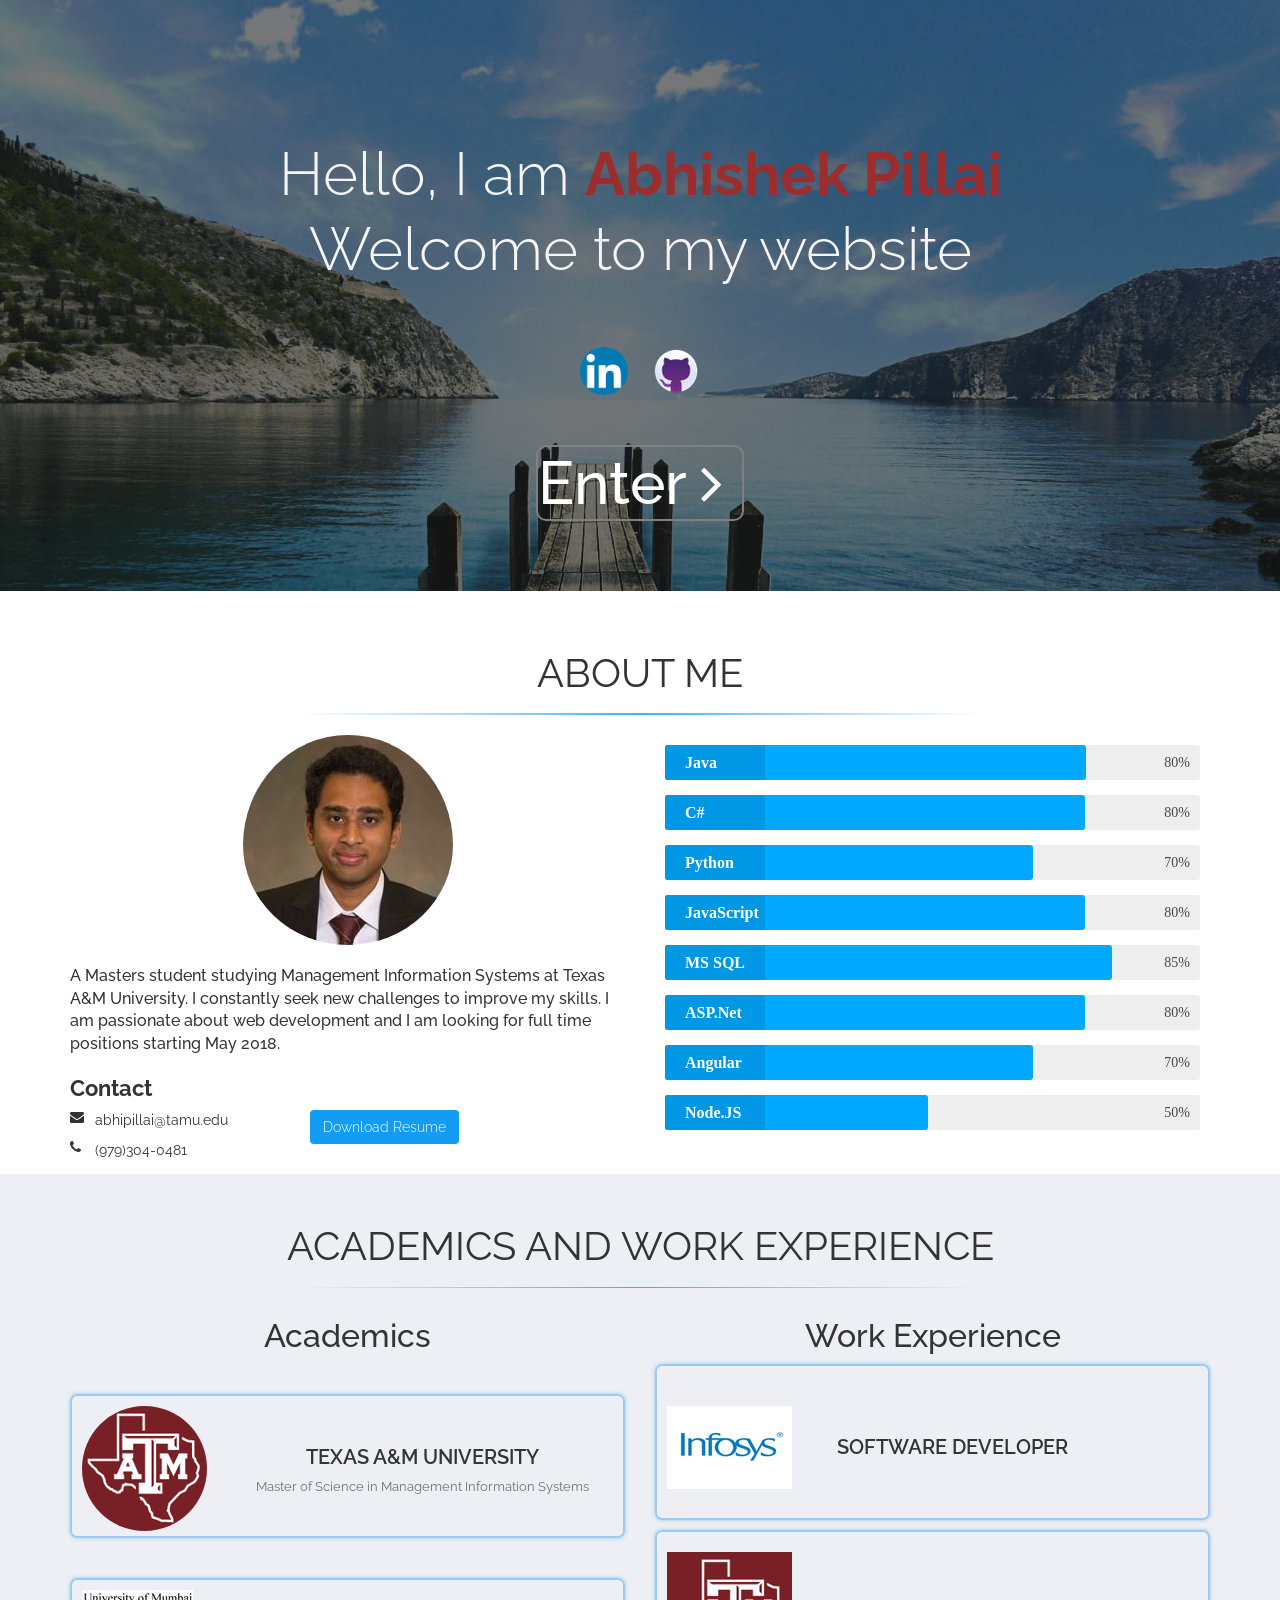
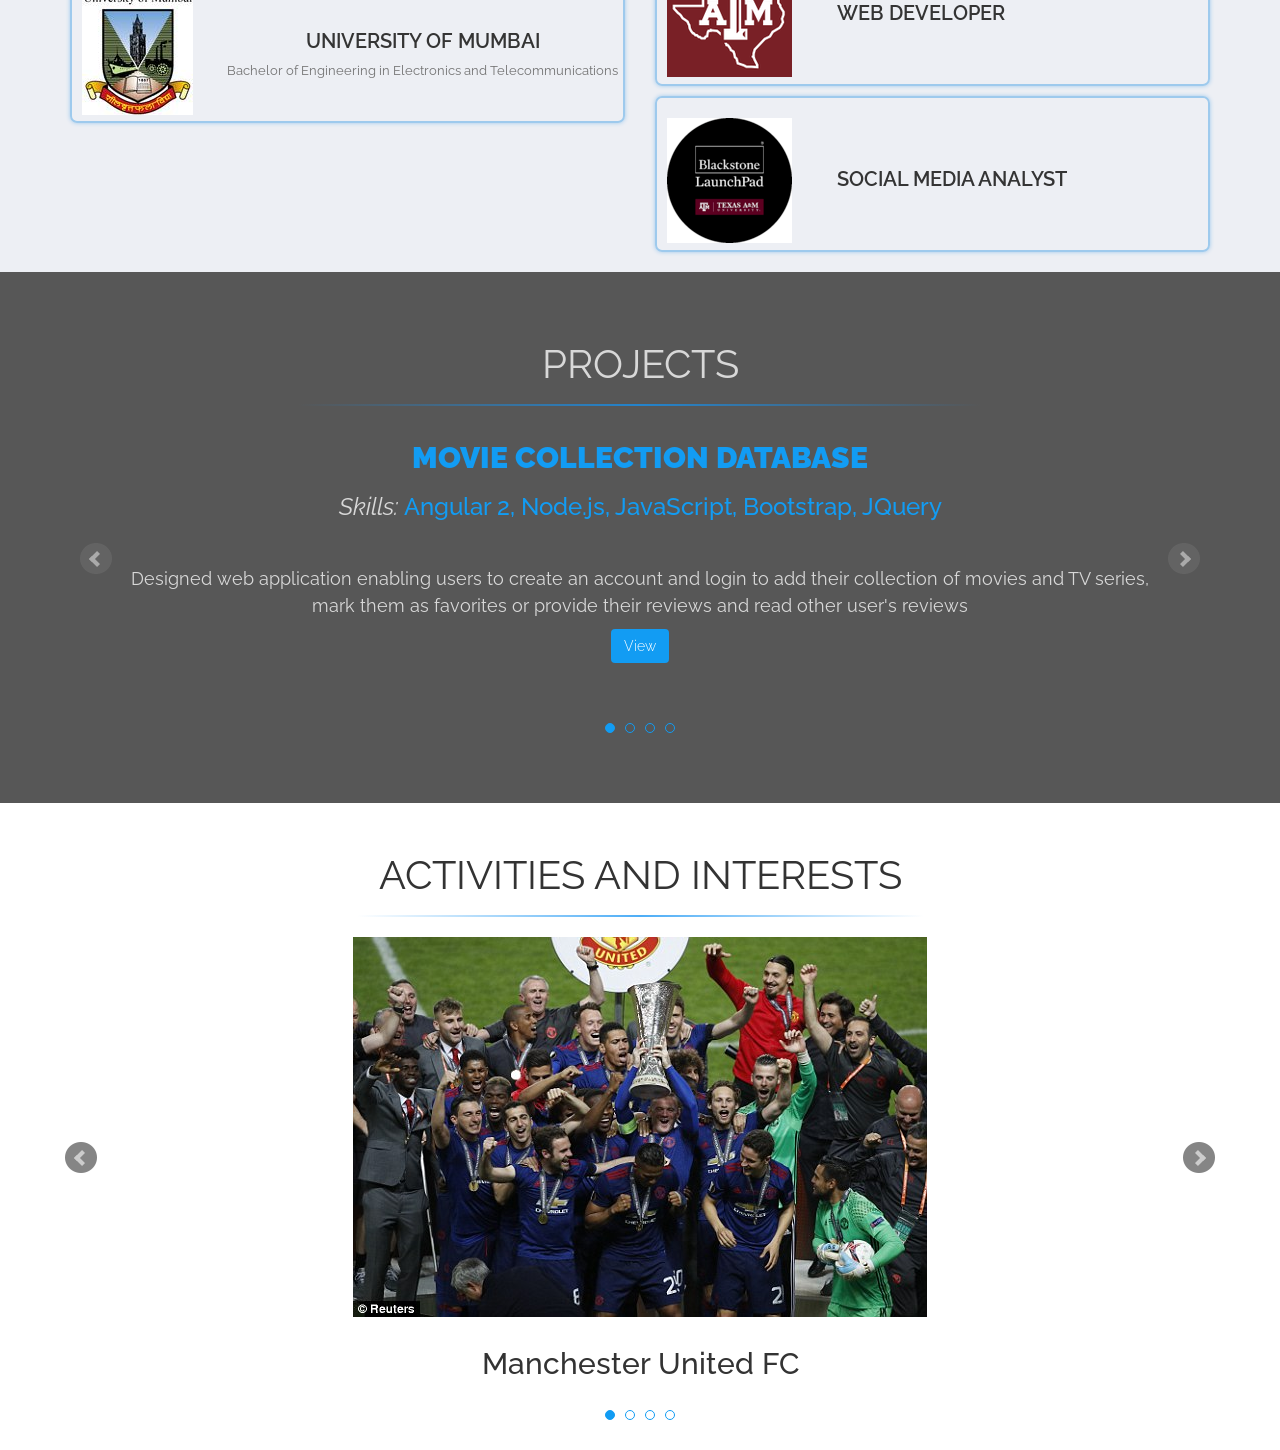
==== index.html @ 8a1f5f58 "1.1" ====
<!DOCTYPE html>
<html>
    <head>
        <meta name="viewport" content="width=device-width, initial-scale=1">
        <meta charset="utf-8">

        <!-- fonts selected -->
        <link href="https://fonts.googleapis.com/css?family=Lobster|Timmana|Raleway|Source+Sans+Pro" rel="stylesheet">        
                
        <title>Abhishek Pillai</title>

        <!-- css files -->
        <link rel="stylesheet" href="css/font-awesome.min.css">
        <link rel="stylesheet" type="text/css" href="css/bootstrap.min.css">
        <link rel="stylesheet" type="text/css" href="css/jquery.bxslider.css">
        <link rel="stylesheet" type="text/css" href="css/animate.css">
        <link rel="stylesheet" type="text/css" href="css/style.css">
        
        <!-- favicon -->
        <link rel="shortcut icon" type="image/x-icon" href="favicon.ico">
    </head>
    <body>      
        
        <!-- Header -->      
        <header class="header" id="Home">

            <!-- Navigation-->
            <nav class="navbar navbar-default navbar-fixed-top">
                <div class="container header-container">  
                    <div class="navbar-header">
                            <button type="button" class="navbar-toggle collapsed" data-toggle="collapse" data-target="#bs-example-navbar-collapse-1" aria-expanded="false">
                                <span class="sr-only">Toggle navigation</span>
                                <span class="icon-bar"></span>
                                <span class="icon-bar"></span>
                                <span class="icon-bar"></span>
                            </button>
                            <a class="navbar-brand" href="#Home">Home</a>
                            </div>                                                  
                    <!-- Collect the nav links, forms, and other content for toggling -->
                    <div class="collapse navbar-collapse" id="bs-example-navbar-collapse-1">
                        <ul class="nav navbar-nav">
                            <li><a href="#About" class="nav-item">About Me</a></li>
                            <li><a href="#Acads" class="nav-item">Academics and Work Experience</a></li>                             
                            <li><a href="#Projects" class="nav-item">Projects</a></li>                            
                            <li><a href="#Interests" class="nav-item">Activities and Interests</a></li>
                           
                        </ul>
                    </div><!-- /.navbar-collapse -->
                </div><!-- /.container-fluid -->
            </nav>

            <div class="header-overlay">
                <div class = "container">
                    <div class = "row">
                        <div class = "col-md-12">
                            
                            <!-- Text -->
                            <div class="text-center">
                                <h1 class="typewriter">
                                    Hello, I am <b id="bTag">Abhishek Pillai</b>
                                </h1>
                                <h1 class="b">
                                        Welcome to my website
                                </h1>
                            </div>   
                            <!-- LinkedIn & Github -->
                            <div class="text-center soci">
                                <a href="https://www.linkedin.com/in/abhishekanilkumarpillai" target="_block">
                                    <img src="images/linkedin.png" class="img-circle" alt="LinkedIn">
                                </a>
                                <a href="https://github.com/abhipillai" target="_block">
                                    <img src="images/github.png" alt="github">
                                </a>
                            </div>                         
                            <!-- Button -->
                            <div class="text-center">
                                <h1 id="button-link">
                                    Enter
                                    <i class="fa fa-angle-right"></i>
                                </h1>
                            </div>
                        </div>
                    </div>         
                </div>            
            </div>
        </header>    


        <!-- About me -->      
        <section class="About" id="About">
            <div class="container">
                <div class="row">
                    <div class="col-md-12">
                        <div class="section-header">
                            <h2 class="wow fadeInUp" data-wow-duration="1s">ABOUT ME</h2>                            
                        </div>
                    </div>
                </div>
            </div>
            <div class="container">                
                <div class="row">
                    <div class="col-md-6 wow fadeInLeft" data-wow-duration="1s" data-wow-delay="1s">
                        <div class="abhishek-image">
                            <img class="img-responsive img-circle" src="images/ab.jpeg" alt="abhishek">
                        </div>
                        <div class="picbox">                        
                            <p class="wow fadeIn" data-wow-duration="1s" data-wow-delay=".5s">
                                A Masters student studying Management Information Systems at Texas A&M University. 
                                I constantly seek new challenges to improve my skills. I am passionate about web development and
                                I am looking for full time positions starting May 2018.
                            </p>
                        </div>
                        <div class="contact">
                            <h3>Contact</h3>
                            <div class="contact-d">
                                <div class="contact-details">
                                    <i class="fa fa-envelope" aria-hidden="true"></i>
                                    <p>abhipillai@tamu.edu</p>
                                </div>
                                <div class="contact-details">
                                    <i class="fa fa-phone" aria-hidden="true"></i>
                                    <p>(979)304-0481</p>
                                </div>
                            </div>
                            <a  href="src/Resume_Abhishek_Pillai.pdf" class="dwnld" download>
                                <div class="btn btn-view btn-dwnld" target="_block">Download Resume</div>
                            </a>
                        </div>
                    </div>
                    <div class="col-md-6 wow fadeInRight" data-wow-duration="1s" data-wow-delay="1s">
                        <div class="prg-skills">
                            <!-- Java -->                            
                            <div class="skillbar clearfix " data-percent="80%">
                                <div class="skillbar-title" style="background: #00a8ff;"><span>Java</span></div>
                                <div class="skillbar-bar" style="background: #00a8ff;"></div>
                                <div class="skill-bar-percent">80%</div>
                            </div>
                            <!--- C# -->
                            <div class="skillbar clearfix " data-percent="80%">
                                <div class="skillbar-title" style="background: #00a8ff;"><span>C#</span></div>
                                <div class="skillbar-bar" style="background: #00a8ff;"></div>
                                <div class="skill-bar-percent">80%</div>
                            </div>
                            <!-- Python -->
                            <div class="skillbar clearfix " data-percent="70%">
                                <div class="skillbar-title" style="background: #00a8ff;"><span>Python</span></div>
                                <div class="skillbar-bar" style="background: #00a8ff;"></div>
                                <div class="skill-bar-percent">70%</div>
                            </div>
                            <!--- JavaScript  -->
                            <div class="skillbar clearfix " data-percent="80%">
                                <div class="skillbar-title" style="background: #00a8ff;"><span>JavaScript</span></div>
                                <div class="skillbar-bar" style="background: #00a8ff;"></div>
                                <div class="skill-bar-percent">80%</div>
                            </div> 
                            <!--  MS SQL -->
                            <div class="skillbar clearfix " data-percent="85%">
                                <div class="skillbar-title" style="background: #00a8ff;"><span>MS SQL</span></div>
                                <div class="skillbar-bar" style="background: #00a8ff;"></div>
                                <div class="skill-bar-percent">85%</div>
                            </div>                               
                            <!-- ASP.Net -->
                            <div class="skillbar clearfix " data-percent="80%">
                                <div class="skillbar-title" style="background: #00a8ff;"><span>ASP.Net</span></div>
                                <div class="skillbar-bar" style="background: #00a8ff;"></div>
                                <div class="skill-bar-percent">80%</div>
                            </div>       
                            <!-- Angular 2 -->
                            <div class="skillbar clearfix " data-percent="70%">
                                <div class="skillbar-title" style="background: #00a8ff;"><span>Angular 2</span></div>
                                <div class="skillbar-bar" style="background: #00a8ff;"></div>
                                <div class="skill-bar-percent">70%</div>
                            </div> 
                            <!-- Node JS -->
                            <div class="skillbar clearfix " data-percent="50%">
                                <div class="skillbar-title" style="background: #00a8ff;"><span>Node.JS</span></div>
                                <div class="skillbar-bar" style="background: #00a8ff;"></div>
                                <div class="skill-bar-percent">50%</div>
                            </div> 
                        </div>
                    </div>
                </div>  
            </div>
        </section>
        
        <!-- Academics and Work Experience -->
        <section class="Acads" id="Acads">
            <div class="container">
                <div class="row">
                    <div class="col-md-12">
                        <div class="section-header">
                            <h2 class="wow fadeInUp" data-wow-duration="1s">Academics and Work Experience</h2>                            
                        </div>
                    </div>
                </div>
            </div>
            <div class="container">
                <div class="row">
                    <div class="col-md-6"> 
                        <div class="desc-header wow fadeIn" data-wow-duration="1s" data-wow-delay="1.2s">
                            <h3>Academics</h3>
                        </div>                
                        <div class="schools wow fadeInUp" data-wow-duration="1s" data-wow-delay="1.2s">
                            <div class="school glowing-border">
                                <div class="school-img">
                                    <img src="images/tamu.jpg" class="img-responsive img-circle" alt="Texas A&M">
                                </div>
                                <div class="school-text">
                                    <div class="school-text-gen">
                                        <h4>Texas A&M University</h4>                                
                                        <p>Master of Science in Management Information Systems</p>
                                    </div>
                                    <div class="school-text-info">
                                        <bo>Jul 2016 - May 2018</bo><br>
                                        <bo>GPA: 3.71/4.0</bo>
                                    </div>
                                </div>                                
                            </div>
                            <div class="school glowing-border">
                                <div class="school-img">
                                    <img src="images/mumbai-university.jpeg" alt="MU">
                                </div>
                                <div class="school-text">
                                    <div class="school-text-gen">
                                        <h4>University of Mumbai</h4>
                                        <p>Bachelor of Engineering in Electronics and Telecommunications</p>
                                    </div>
                                    <div class="school-text-info">
                                        <bo>Aug 2014 - May 2014</bo><br>
                                        <bo>GPA: 3.6/4.0</bo>
                                    </div>
                                </div>
                            </div>
                        </div>
                    </div>
                    <div class="col-md-6">                                  
                        <div class="desc-header wow fadeIn" data-wow-duration="1s" data-wow-delay="1.2s">
                            <h3>Work Experience</h3>
                        </div-->
                        <div class="job-descriptions">
                            <div class="job wow fadeInUp glowing-border" data-wow-duration="1s" data-wow-delay="1.2s">
                                <div class="job-gen">
                                    <div class="job-img">
                                        <img src="images/infosys.jpg" alt="infy" style="top: 20%;">
                                    </div>                                
                                    <h4>Software Developer</h4>
                                </div>
                                <div class="job-info">
                                    <h5>
                                        Software Developer, Infosys Ltd, Bengaluru, India
                                    </h5>
                                    <p><ul>
                                            <li>
                                                Designed and developed responsive web pages using ASP.Net and integrated 
                                                web services for end users.
                                            </li>
                                            <li>
                                                Developed a data warehouse for a new application to support 
                                                estimate tracking for different projects
                                            </li>
                                    </ul>                                    
                                    </p>
                                </div>
                            </div>                                                  
                            <div class="job wow fadeIn glowing-border"  data-wow-duration="1s" data-wow-delay="1.4s">
                                <div class="job-gen">
                                    <div class="job-img">
                                        <img src="images/tamu.jpg" alt="tamu">
                                    </div>
                                    <h4>Web Developer</h4>
                                </div>
                                <div class="job-info">
                                    <h5>
                                        Web Developer, Texas A&M University
                                    </h5>
                                    <p>
                                        <ul>
                                            <li>
                                                Developed the official website using Kentico for the Office of Institutional Effectiveness
                                                and Evaluation
                                            </li>
                                        </ul>                                    
                                    </p>
                                </div>
                            </div>                            
                            <div class="job wow fadeIn glowing-border" data-wow-duration="1s" data-wow-delay="1.6s">
                                <div class="job-gen">
                                    <div class="job-img">
                                        <img src="images/blackstone.png" alt="blackstone">
                                    </div>
                                    <h4>Social Media Analyst</h4>
                                </div>
                                <div class="job-info">                                
                                    <h5>
                                        Social Media Analyst, Blackstone LaunchPad
                                    </h5>
                                    <p>
                                        <ul>
                                            <li>
                                                As a social media analyst at Blackstone LaunchPad, I help to widen the reach 
                                                and impact of our organization that aims to help students with entrepreneurial
                                                interests with the use of social media analysis
                                            </li>
                                        </ul>                                        
                                    </p>
                                </div>
                            </div>
                        </div>
                    </div>
                </div>            
            </div>
        </section>


        <!-- Projects -->
        <section class="Projects" id="Projects">
            <div class="projects-overlay">
                <div class="container">
                    <div class="row">
                        <div class="col-md-12">
                            <div class="section-header">
                                <h2 class="wow fadeInUp">Projects</h2>                                
                            </div>
                        </div>
                        <div class="col-md-12 wow fadeIn" data-wow-duration="1s" data-wow-delay="0.5s">
                            <div class="bxslider">
                                    <div class="item active text-center">
                                        <!--img src="images/movie-database.jpg" alt="movie-database" 
                                        class="center-block"-->
                                        <div class="project-caption">
                                            <h2>Movie Collection Database</h2>
                                            <h4><span>Skills: </span>Angular 2, Node.js, JavaScript, Bootstrap, JQuery</h4>
                                            <p>Designed web application enabling users to create an account and
                                                login to add their collection of movies and TV series,
                                                    mark them as favorites or provide their reviews and read other user's
                                                    reviews
                                            </p>
                                            <div class="btn btn-view"
                                            onclick="window.open('https://github.com/abhipillai/Movies-Collection-Database', '_blank')">View</div>
                                        </div>
                                    </div>
                                    <div class="item text-center">
                                        <!--img src="images/pepsico.jpg" alt="PepsiCo" 
                                        class="center-block"-->
                                        <div class="project-caption">
                                            <h2>PepsiCo Bid Procurement Analysis</h2>
                                            <h4><span>Skills: </span>Tableau</h4>
                                            <p>Analyzed PepsiCo annual procurement process
                                                and carrier bids across the years to achieve low costs and high service.
                                                Created a story on Tableau server showcasing the highly effective 
                                                carrier bids on different lanes
                                            </p>
                                            <div class="btn btn-view" onclick="window.open('https://public.tableau.com/profile/abhishek.pillai#!/vizhome/Tableau_PepsiCo1/TheInsightStory', '_blank')">View</div>
                                        </div>
                                    </div>
                                    <div class="item text-center">
                                        <!--img src="images/dw.jpg" alt="DataWarehouse" 
                                        class="center-block"-->
                                        <div class="project-caption">
                                            <h2>Dominic's Fine Food Data Warehouse</h2>
                                            <h4><span>Skills: </span>MS SQL Server, SSIS, SSRS, SSAS and Excel</h4>
                                            <p>Analyzed sales trends of a retail chain; determined business
                                                    solutions to improve revenue and increase profitability
                                                    Designed a data warehouse by concatenating store demographic, sales,
                                                    and customer data using dimensional models
                                            </p>
                                            <div class="btn btn-view" onclick="window.open('https://github.com/abhipillai/Data-Warehouse', '_blank')">View</div>
                                        </div>
                                    </div>
                                    <div class="item text-center">
                                        <!--img src="images/rec.jpg" alt="recession" 
                                        class="center-block"-->
                                        <div class="project-caption">
                                            <h2>Recession Effect on College Towns</h2>
                                            <h4><span>Skills: </span>Python: Numpy, Pandas</h4>
                                            <p>Compared housing rates of university towns against 
                                                non-university towns during recession of Q3 2008 through Q4 2009
                                                Proved a hypothesis that both groups performed the same; ran T-Test
                                            </p>
                                            <div class="btn btn-view" onclick="window.open('https://github.com/abhipillai/Data-analysis', '_blank')">View</div>
                                        </div>
                                    </div> 
                                </div>
                            </div>
                        </div>
                    </div>
                </div>
            </div>            
        </section>

        <!-- Interests -->
        <section class="Interests" id="Interests">
            <div class="container">
                <div class="row">
                    <div class="col-md-10 col-md-offset-1 wow fadeInUp" data-wow-duration="1s">
                        <div class="section-header">
                            <h2>Activities and Interests</h2>
                        </div>
                    </div>
                </div>
            </div>
            <div class="interest-slider">
                <div class="container">
                    <div class="row wow fadeIn" data-wow-duration="1s" data-wow-delay="0.7s">
                        <div class="bxslider text-center">  
                            
                            <div class="item">
                                <img src="images/man_utd.jpg" alt="Manchester United">
                                <h2>Manchester United FC</h2>
                            </div>
                            <div class="item">
                                <img src="images/trekking.jpeg" alt="Trekking">
                                <h2>Trekking and Adventure sports</h2>
                            </div>
                            <div class="item">
                                <img src="images/coding.jpeg" alt="Coding">
                                <h2>Programming</h2>
                            </div>
                            <div class="item">
                                <img src="images/gaming.jpeg" alt="Gaming">
                                <h2>Gaming</h2>
                            </div>
                        </div>
                    </div>
                </div>
            </div>
        </section>

        <!--- Bootstrap javascript file -->
        <script src="js/jquery.js"></script>
        <script src="js/script.js"></script>
        <script src="js/bootstrap.min.js"></script>
        <script src="js/jquery.bxslider.js"></script>
        <script src="js/wow.min.js"></script>

    </body>
</html>
---- css/style.css ----
*{
	margin: 0;
	padding: 0;	
}
body{
	font-family: 'Raleway', sans-serif;
	overflow-y: scroll;
	overflow-x: hidden;
}

/* ===== Generic CSS ====== */
.section{
	padding-bottom: 10px;
}
.section-header{
	padding-top: 30px;
	padding-bottom: 20px;
}
.section-header h2{
	position: relative;
	text-align: center;
	color: #333;
	font-size: 40px;
	text-transform: uppercase;
	font-weight: 400;
}
.section-header h2:after{
	content: "";
	position: absolute;
	bottom: -20px;
	left: 50%;
	width: 60%;
	height: 1.5px;
	background-image: linear-gradient(to right, rgba(18, 146, 243, 0), 
	rgba(18, 146, 243, 0.75), rgba(18, 146, 243, 0));
	/*background-color: #129cf3;*/
	margin-left: -30%;
}
.section-header p{
	color: #333;
	font-size: 18px;
	line-height: 28px;
	font-weight: 300;
	/*text-align: center;*/
	margin-top: 45px;
}
/* ======== Nav ==== */
.navbar{
	margin-top: -100px;
	opacity: 0;
}
.navbar-default{
	background-color: transparent;
	border-color: #444;
	z-index: 110;
	transition: all 1s;
	-moz-transition: all 1s;
	-o-transition: all 1s;
	-webkit-transition: all 1s;
}
.navbar-default .navbar-nav >li > a{
	color: #b5b5b5;
	font-family: "Raleway", sans-serif;
	transition: all 1s;
	-moz-transition: all 1s;
	-o-transition: all 1s;
	-webkit-transition: all 1s;
}
.navbar-default .navbar-nav >li > a:hover{
	color: #129cf3;
}
.navbar-default .navbar-nav >li > a:focus{
	color: #b5b5b5;
}
.navbar-default .navbar-brand{
	color: #b5b5b5;
}
.navbar-default .navbar-brand:hover{
	color: #129cf3;
}
.navbar-default .navbar-nav > .active>a,
.navbar-default .navbar-nav > .active>a:hover,
.navbar-default .navbar-nav > .active>a:focus{
	background-color: transparent;
	color: #129cf3;
}

/*  ===== Header ====== */
.header{
	background-image: url("../images/beach.png");
	background-attachment: fixed;
	background-repeat: no-repeat;
	background-position: 50% 50%;
	background-size: cover;
	-moz-background-size: cover;
	-o-background-size: cover;
	-webkit-background-size: cover;
	/*height: 100vh;*/
}
.header-overlay{
	background-color: rgba(31, 31, 31, 0.60);
	height: 100%;
	padding-bottom: 70px;
}
b{
	color: rgb(156, 45, 45);
}
b:hover{
	color: rgb(63, 155, 63);
}
.soci{
	opacity: 0;
	margin: 20px;
	padding: 20px;	
	-webkit-animation: easein 1.5s forwards ease-in;
    -moz-animation: easein 1.5s forwards ease-in;
	-o-animation: easein 1.5s forwards ease-in;
	animation: easein 1.5s forwards ease-in;
	-webkit-animation-delay: 1.8s;
	-o-animation-delay: 1.8s;
	-moz-animation-delay: 1.8s;
	animation-delay: 1.8s;
}
@keyframes easein{
	from {opacity: 0;}
	to {opacity: 1;}
}
@-webkit-keyframes easein{
	from {opacity: 0;}
	to {opacity: 1;}
}
@-moz-keyframes easein{
	from {opacity: 0;}
	to {opacity: 1;}
}
@-o-keyframes easein{
	from {opacity: 0;}
	to {opacity: 1;}
}
.divid{
	border-left: 1px solid #fff;
	border-right: 1px solid #fff;
	position: absolute;
	width: 0px;
	height: 40px;
}
#button-link{
	border: 2px solid gray;
	display: inline-block;
	padding-right: 20px;		
	margin: 0 auto;
	opacity: 0;
	animation: easein 1.5s forwards ease-in;
	-o-animation: easein 1.5s forwards ease-in;
	-moz-animation: easein 1.5s forwards ease-in;
	-webkit-animation: easein 1.5s forwards ease-in;
	animation-delay: 2.4s;
	-moz-animation-delay: 2.4s;
	-webkit-animation-delay: 2.4s;
	-o-animation-delay: 2.4s;
	color: #fff;
	font-size: 60px;
	line-height: 72px;
	transition: all 1s;
	-webkit-transition: all 1s;
	-o-transition: all 1s;
	-moz-transition: all 1s;
	border-radius: 10px;
}

.typewriter{
	font-size: 60px;
	font-weight: 300;
	line-height: 75px;
	text-align: center;
	padding-top: 12%;
	color: whitesmoke;
	overflow: hidden; /* Ensures the content is not revealed until the animation */	
	white-space: nowrap; /* Keeps the content on a single line */
	margin: 0 auto; /* Gives that scrolling effect as the typing happens */
	animation: typing 2.2s steps(30, end);
}
.b{
	font-size: 60px;
	font-weight: 300;
	line-height: 75px;
	text-align: center;
	padding-top: 0px;
	padding-bottom: 10px;
	color: whitesmoke;
	overflow: hidden; 
	white-space: nowrap; 
	margin: 0 auto; 
	opacity: 0;
	animation: typing2 2.2s steps(30, end);
	animation-delay: 1.5s;
	-o-animation-delay: 1.5s;
	-webkit-animation-delay: 1.5s;
	-moz-animation-delay: 1.5s;
	animation-fill-mode: forwards;
	-webkit-animation-fill-mode: forwards;
	-o-animation-fill-mode: forwards;
	-moz-animation-fill-mode: forwards;
}
/* The typing effect */
@keyframes typing {
from { width: 0 }
to { width: 100% }
}
@keyframes typing2 {
	0% {
		width: 0;
	}
	1%{
		opacity: 1;
	}
	100%{
		width: 100%;
		opacity: 1;
	}
}
img{
	margin: 10px;
}
/* ===== About us ===== */
.About .row{
	padding-top: 10px;
}
.abhishek-image img{
	display: block;
	margin: auto;
	padding-bottom: 10px;
}
.picbox p{
	padding-top: 10px;
	font-size: 16px;
	font-weight: 500;
}
@import url(https://fonts.googleapis.com/css?family=Open+Sans);
.skillbar {
  font-family: 'Open Sans', 'sans-serif';
	position:relative;
	display:block;
	margin-bottom:15px;
	width:100%;
	background:#eee;
	height:35px;
	border-radius:3px;
	-moz-border-radius:3px;
	-webkit-border-radius:3px;
	-webkit-transition:0.4s linear;
	-moz-transition:0.4s linear;
	-ms-transition:0.4s linear;
	-o-transition:0.4s linear;
	transition:0.4s linear;
	-webkit-transition-property:width, background-color;
	-moz-transition-property:width, background-color;
	-ms-transition-property:width, background-color;
	-o-transition-property:width, background-color;
	transition-property:width, background-color;
}

.contact{
	position: relative;
	padding-bottom: 30px;
}
.contact .contact-d{
	position: absolute;
}
.contact h3{
	font-size: 22px;
	font-weight: 700;
}
.contact-details{
	position: relative;
}
.contact-details i{
	position: absolute;
	top: 0;
}
.contact-details p{
	padding-left: 25px;
}
.contact .dwnld{
	padding-left: 240px;
}
.skillbar-title {
	position:absolute;
	top:0;
	left:0;
	width: 100px;
	font-weight:bold;
	font-size:16px;
	color:#fff;
	background:#6adcfa;
	-webkit-border-top-left-radius:3px;
	-webkit-border-bottom-left-radius:4px;
	-moz-border-radius-topleft:3px;
	-moz-border-radius-bottomleft:3px;
	border-top-left-radius:3px;
	border-bottom-left-radius:3px;
}
.skillbar-title span {
	display:block;
	background:rgba(0, 0, 0, 0.1);
	padding:0 20px;
	height:35px;
	line-height:35px;
	-webkit-border-top-left-radius:3px;
	-webkit-border-bottom-left-radius:3px;
	-moz-border-radius-topleft:3px;
	-moz-border-radius-bottomleft:3px;
	border-top-left-radius:3px;
	border-bottom-left-radius:3px;
}

.skillbar-bar {
	height:35px;
	width:0px;
	background:#6adcfa;
	border-radius:3px;
	-moz-border-radius:3px;
	-webkit-border-radius:3px;
}
.skill-bar-percent {
	position:absolute;
	right:10px;
	top:0;
	font-size:14px;
	height:35px;
	line-height:35px;
	color:#444;
	color:rgba(0, 0, 0, 0.7);
}
/* ====== Academics and Work Experience ===== */
.Acads{
	background-color: #edeff4;
}
.desc-header h3{
	text-align: center;
	font-size: 32px;
	font-weight: 500;
}
.school{
	position: relative;
	margin-top: 40px;
}
.school img{
	transition: all 1s;
	-moz-transition: all 1s;
	-o-transition: all 1s;
	-webkit-transition: all 1s;
	position: absolute;
	top:0;
	left:0;
}
.school .school-text{
	padding-left: 150px;
	padding-top: 20px;
	padding-bottom: 30px;
	margin-top: 20px;
	transition: all 1s;
	-o-transition: all 1s;
	-moz-transition: all 1s;
	-webkit-transition: all 1s;
}
.glowing-border {
    border: 2px solid #9ecaed;
	border-radius: 7px;
	box-shadow: 0 0 4px #9ecaed;
	-o-box-shadow: 0 0 4px #9ecaed;
	-moz-box-shadow: 0 0 4px #9ecaed;
	-webkit-box-shadow: 0 0 4px #9ecaed;
}
.school:hover{
	background-color: #add5f7;
}
.school .school-text .school-text-gen{
	text-align: center;
	opacity: 1;
	transition: all 1s;
	-o-transition: all 1s;
	-moz-transition: all 1s;
	-webkit-transition: all 1s;
}
.school .school-text:hover .school-text-gen{
	opacity: 0;
}
.school .school-text .school-text-info{
	position: absolute;
	top: 40px;
	padding-left: 80px;
	padding-bottom: 40px;
	opacity: 0;
	transition: all 1s;
	-o-transition: all 1s;
	-moz-transition: all 1s;
	-webkit-transition: all 1s;
	text-align: center;
}
.school-text-info bo{
	font-weight: 500;
	font-size: 24px;
}
.school .school-text:hover .school-text-info{
	opacity: 1;
}
.job{
	margin-top: 10px;
	position: relative;
	padding-bottom: 50px;
	transition: all 1s;
	-o-transition: all 1s;
	-moz-transition: all 1s;
	-webkit-transition: all 1s;
}
.job-descriptions{
	padding-bottom: 20px;
}
.job-gen{
	transition: all 1s;
	-o-transition: all 1s;
	-moz-transition: all 1s;
	-webkit-transition: all 1s;
}
.job .job-gen h4{
	padding-top: 60px;
}
.job-info{
	position: absolute;
	transition: all 1s;
	-o-transition: all 1s;
	-moz-transition: all 1s;
	-webkit-transition: all 1s;
}
.job-info h5{
	font-size: 22px;
}
.job-info p{
	padding: 0px 10px;
}
.job div img{
	position: absolute;
	left: 0;
	transition: all 1s;
	-moz-transition: all 1s;
	-o-transition: all 1s;
	-webkit-transition: all 1s;
}
.job h4, .school h4{
	color: #343434;
	text-transform: uppercase;
	font-size: 20px;
	font-weight: 600;
}
.job h4{
	padding-top: 40px;
	padding-left: 180px;	
}
.job-info{
	opacity: 0;
	position: absolute;
	top: 15px;
	padding: 0px 15px;
}
.job:hover .job-gen{
	opacity: 0;
}
.job:hover{
	background-color: #add5f7;
}
.job:hover .job-info{
	opacity: 1;
}
.job p, .school p{
	color: #727272;
	font-size: 13px;
}

/* ========= Projects =============*/
.Projects{
	background-image: url("../images/project-bg.jpg");
	background-attachment: fixed;
	background-repeat: no-repeat;
	background-size: cover;
	-moz-background-size: cover;
	-o-background-size: cover;
	-webkit-background-size: cover;
	background-position: 50% 50%;
}
.projects-overlay{
	background-color: rgba(31, 31, 31, 0.75);
	padding-top: 20px;
	padding-bottom: 40px;
}
.Projects h2{
	color: #d8d8d8;
}
.project-caption{
	padding-bottom: 40px; 
}
.project-caption h2{
	color: #129cf3;
	text-transform: uppercase;
	font-weight: 900;
	font-size: 30px;
	margin-top: 25px;
	padding-bottom: 10px;
}
.project-caption h4{
	color: #129cf3;
	font-size: 24px;
}
.project-caption h4 span{
	color: #d8d8d8;
	font-style: italic;
	font-weight: 400;
}
.project-caption p{
	color: #d8d8d8;
	font-size: 18px;
	line-height: 27px;
	padding-top: 35px;
	padding-left: 60px;
	padding-right: 60px;
}
.btn-view{
	background-color: #129cf3;
	color: #fff;
	font-size: 14px;
	font-weight: 300;
	transition: all 1s;
	-o-transition: all 1s;
	-moz-transition: all 1s;
	-webkit-transition: all 1s;
}
.btn-view:hover{
	border: 1px solid black;
}
/* ========== Skills ========= */
.prg-skills{
	padding: 10px;
}
.skill-names{
	padding: 10px;
	font-size: 15px;
	font-weight: 500;
}
/*======== Interests and Hobbies ===== */
.item{
	text-align: center;	
}

/* ========= Contact ======= */
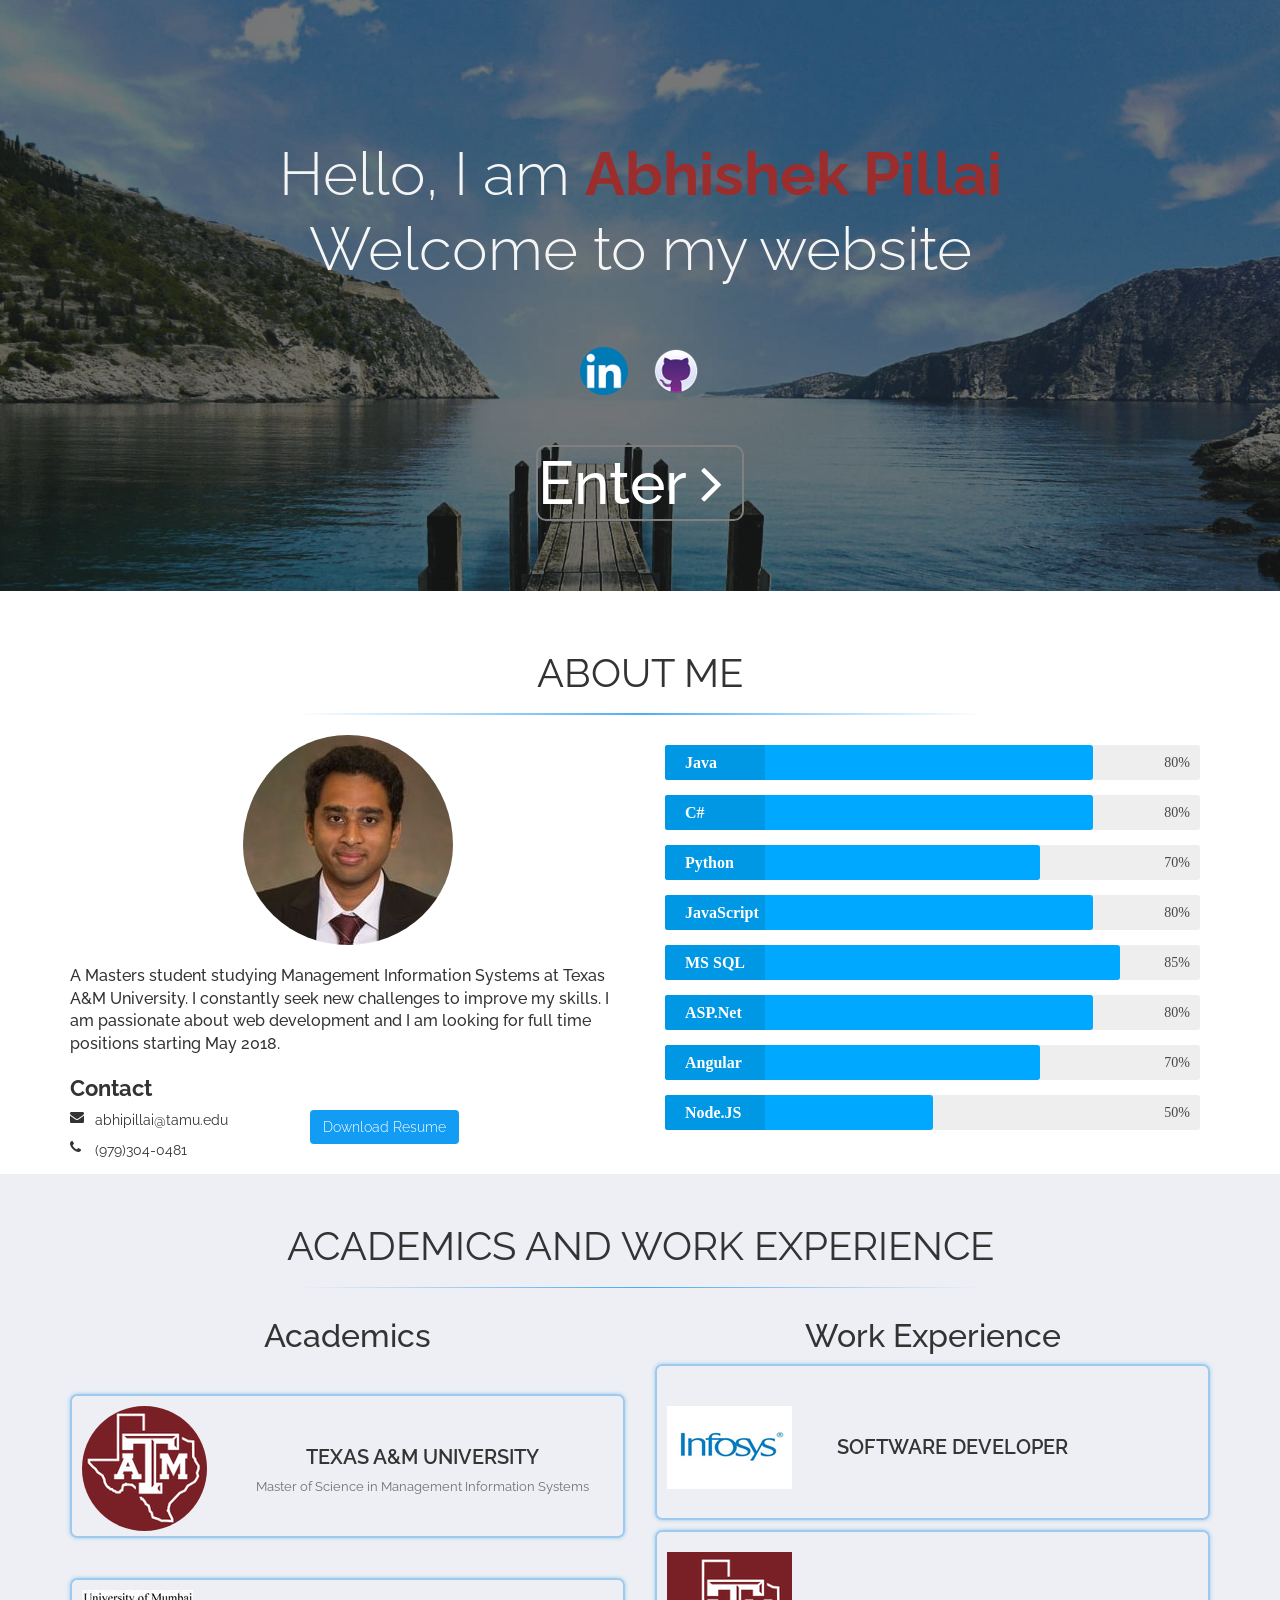
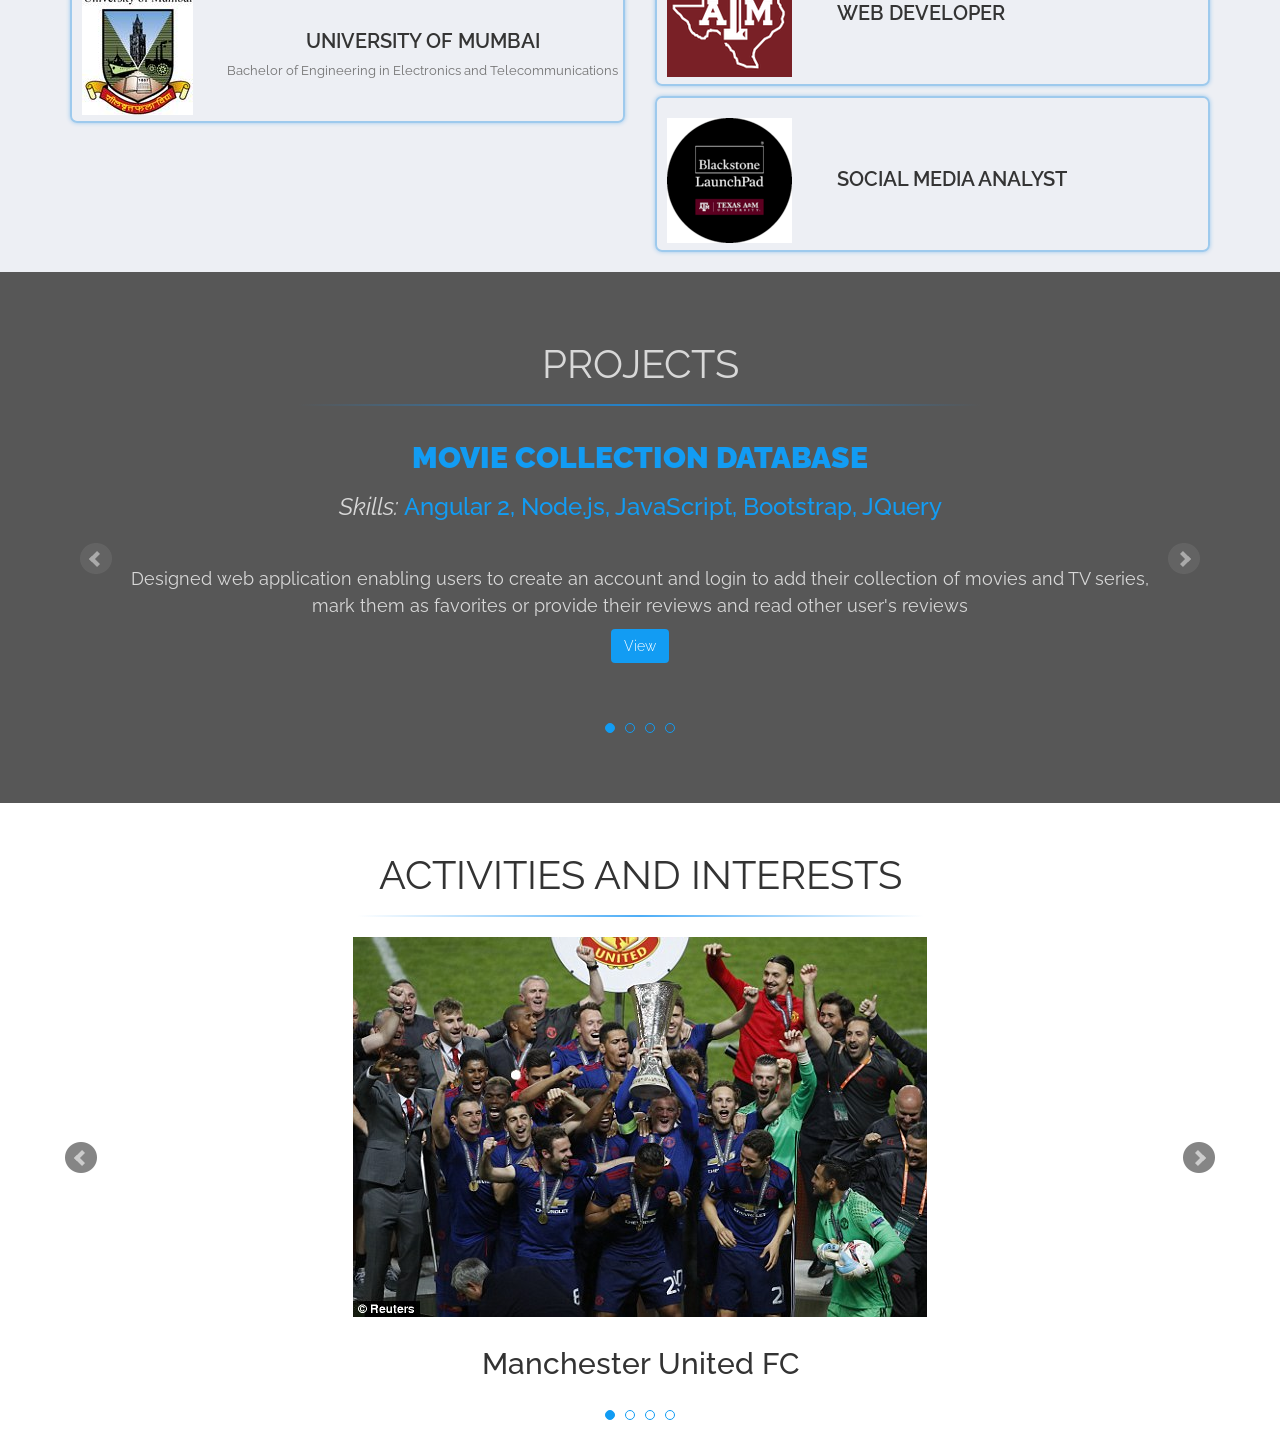
==== commit b5a67094: "1.1" ====
--- a/index.html
+++ b/index.html
@@ -4,11 +4,7 @@
         <meta name="viewport" content="width=device-width, initial-scale=1">
         <meta charset="utf-8">
 
-        <!-- fonts selected -->
-        <link href="https://fonts.googleapis.com/css?family=Lobster|Timmana|Raleway|Source+Sans+Pro" rel="stylesheet">        
-                
-        <title>Abhishek Pillai</title>
-
+        
         <!-- css files -->
         <link rel="stylesheet" href="css/font-awesome.min.css">
         <link rel="stylesheet" type="text/css" href="css/bootstrap.min.css">
@@ -16,6 +12,11 @@
         <link rel="stylesheet" type="text/css" href="css/animate.css">
         <link rel="stylesheet" type="text/css" href="css/style.css">
         
+        <!-- fonts selected -->
+        <link href="https://fonts.googleapis.com/css?family=Lobster|Timmana|Raleway|Source+Sans+Pro" rel="stylesheet">        
+        
+        <title>Abhishek Pillai</title>
+
         <!-- favicon -->
         <link rel="shortcut icon" type="image/x-icon" href="favicon.ico">
     </head>
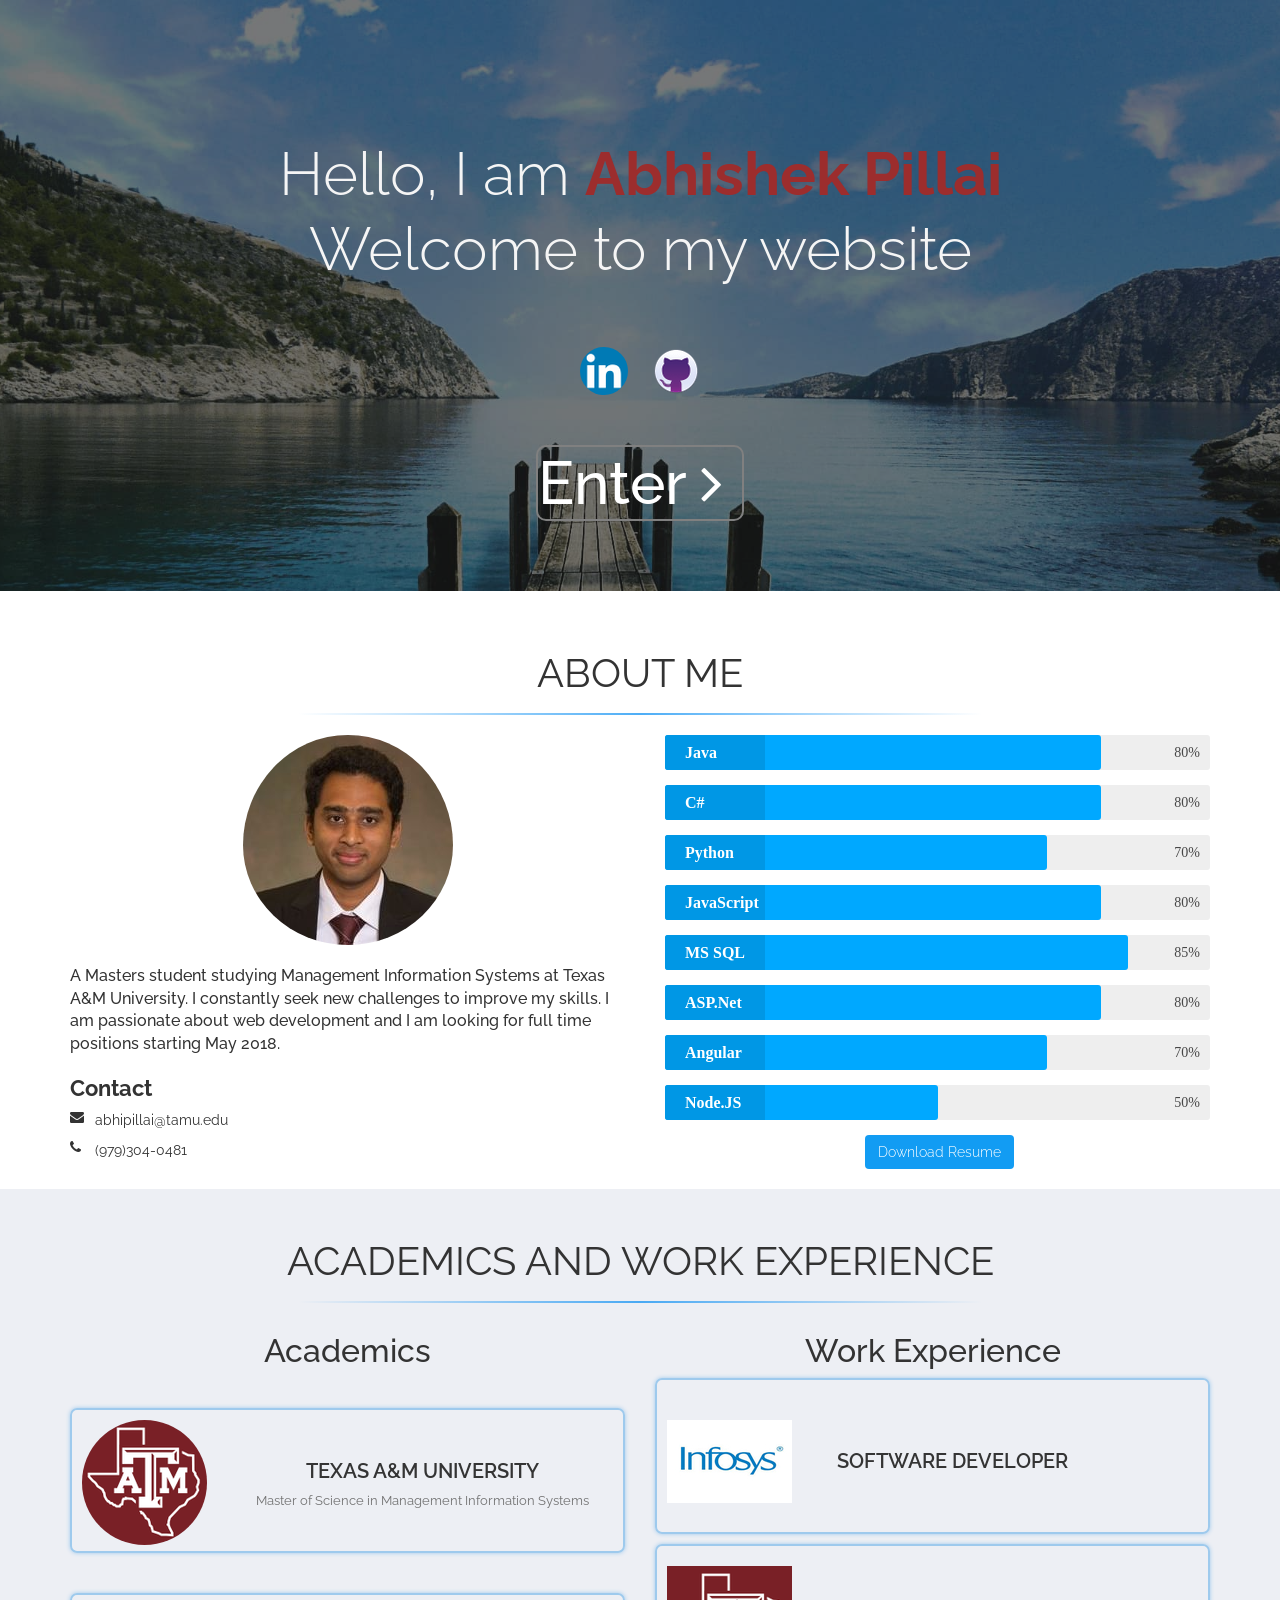
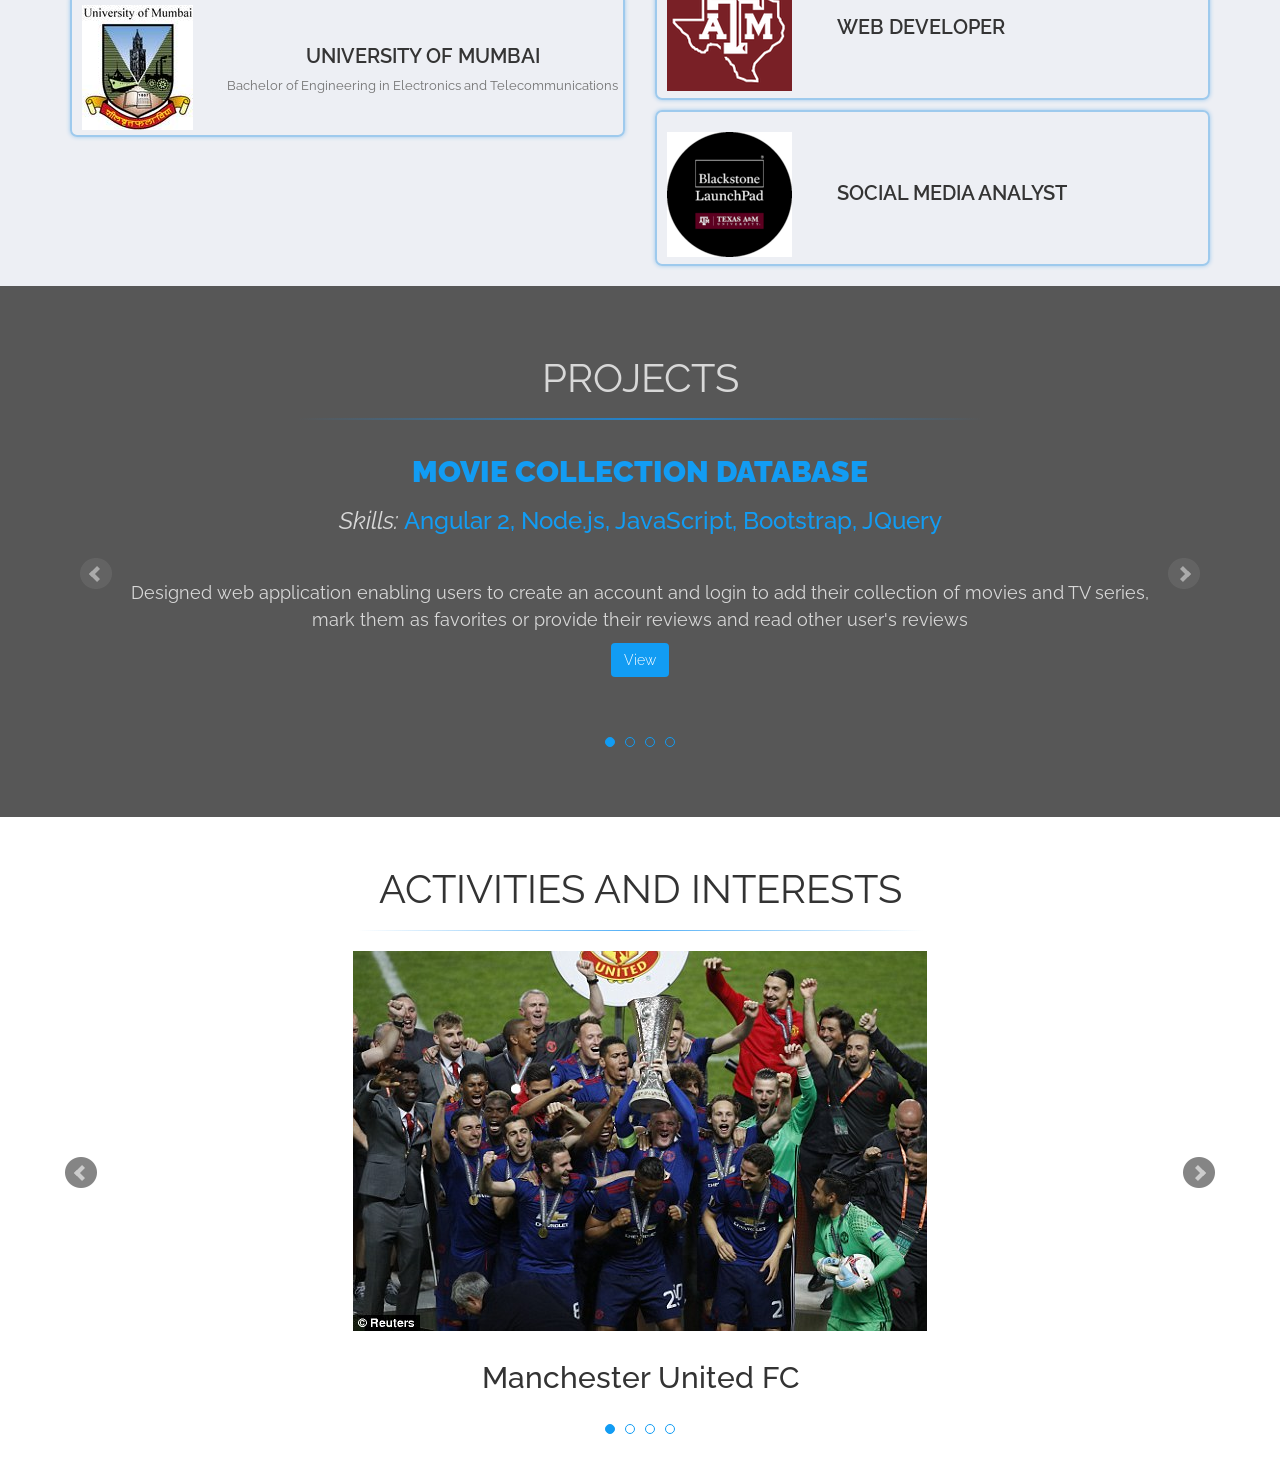
==== commit ae48450d: "1.2" ====
--- a/index.html
+++ b/index.html
@@ -122,10 +122,7 @@
                                     <i class="fa fa-phone" aria-hidden="true"></i>
                                     <p>(979)304-0481</p>
                                 </div>
-                            </div>
-                            <a  href="src/Resume_Abhishek_Pillai.pdf" class="dwnld" download>
-                                <div class="btn btn-view btn-dwnld" target="_block">Download Resume</div>
-                            </a>
+                            </div>                            
                         </div>
                     </div>
                     <div class="col-md-6 wow fadeInRight" data-wow-duration="1s" data-wow-delay="1s">
@@ -177,8 +174,11 @@
                                 <div class="skillbar-title" style="background: #00a8ff;"><span>Node.JS</span></div>
                                 <div class="skillbar-bar" style="background: #00a8ff;"></div>
                                 <div class="skill-bar-percent">50%</div>
-                            </div> 
-                        </div>
+                            </div>
+                            <a  href="src/Resume_Abhishek_Pillai.pdf" class="dwnld" download>
+                                <div class="btn btn-view btn-dwnld" target="_block">Download Resume</div>
+                            </a> 
+                        </div>                        
                     </div>
                 </div>  
             </div>
--- a/css/style.css
+++ b/css/style.css
@@ -281,8 +281,8 @@
 .contact-details p{
 	padding-left: 25px;
 }
-.contact .dwnld{
-	padding-left: 240px;
+.dwnld{
+	padding-left: 200px;
 }
 .skillbar-title {
 	position:absolute;
@@ -539,7 +539,8 @@
 }
 /* ========== Skills ========= */
 .prg-skills{
-	padding: 10px;
+	padding-left: 10px;
+	padding-bottom: 20px;
 }
 .skill-names{
 	padding: 10px;
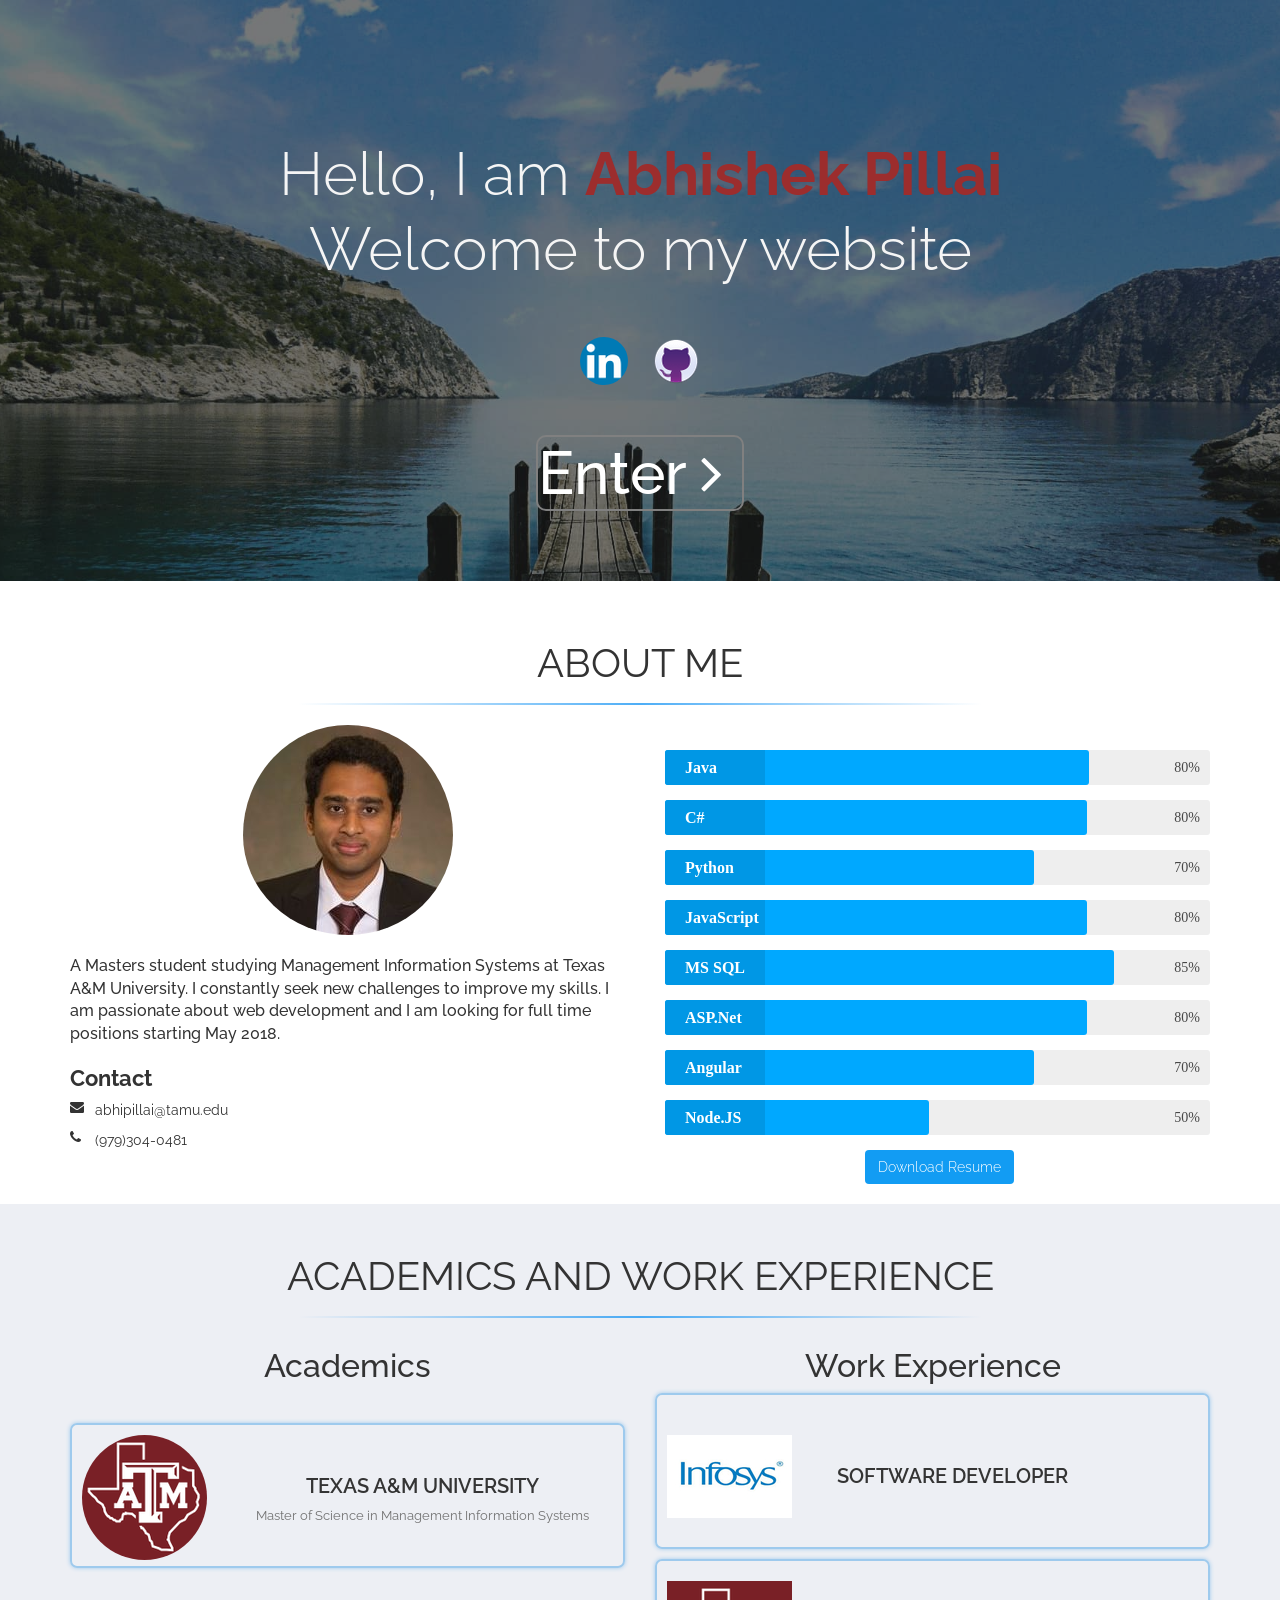
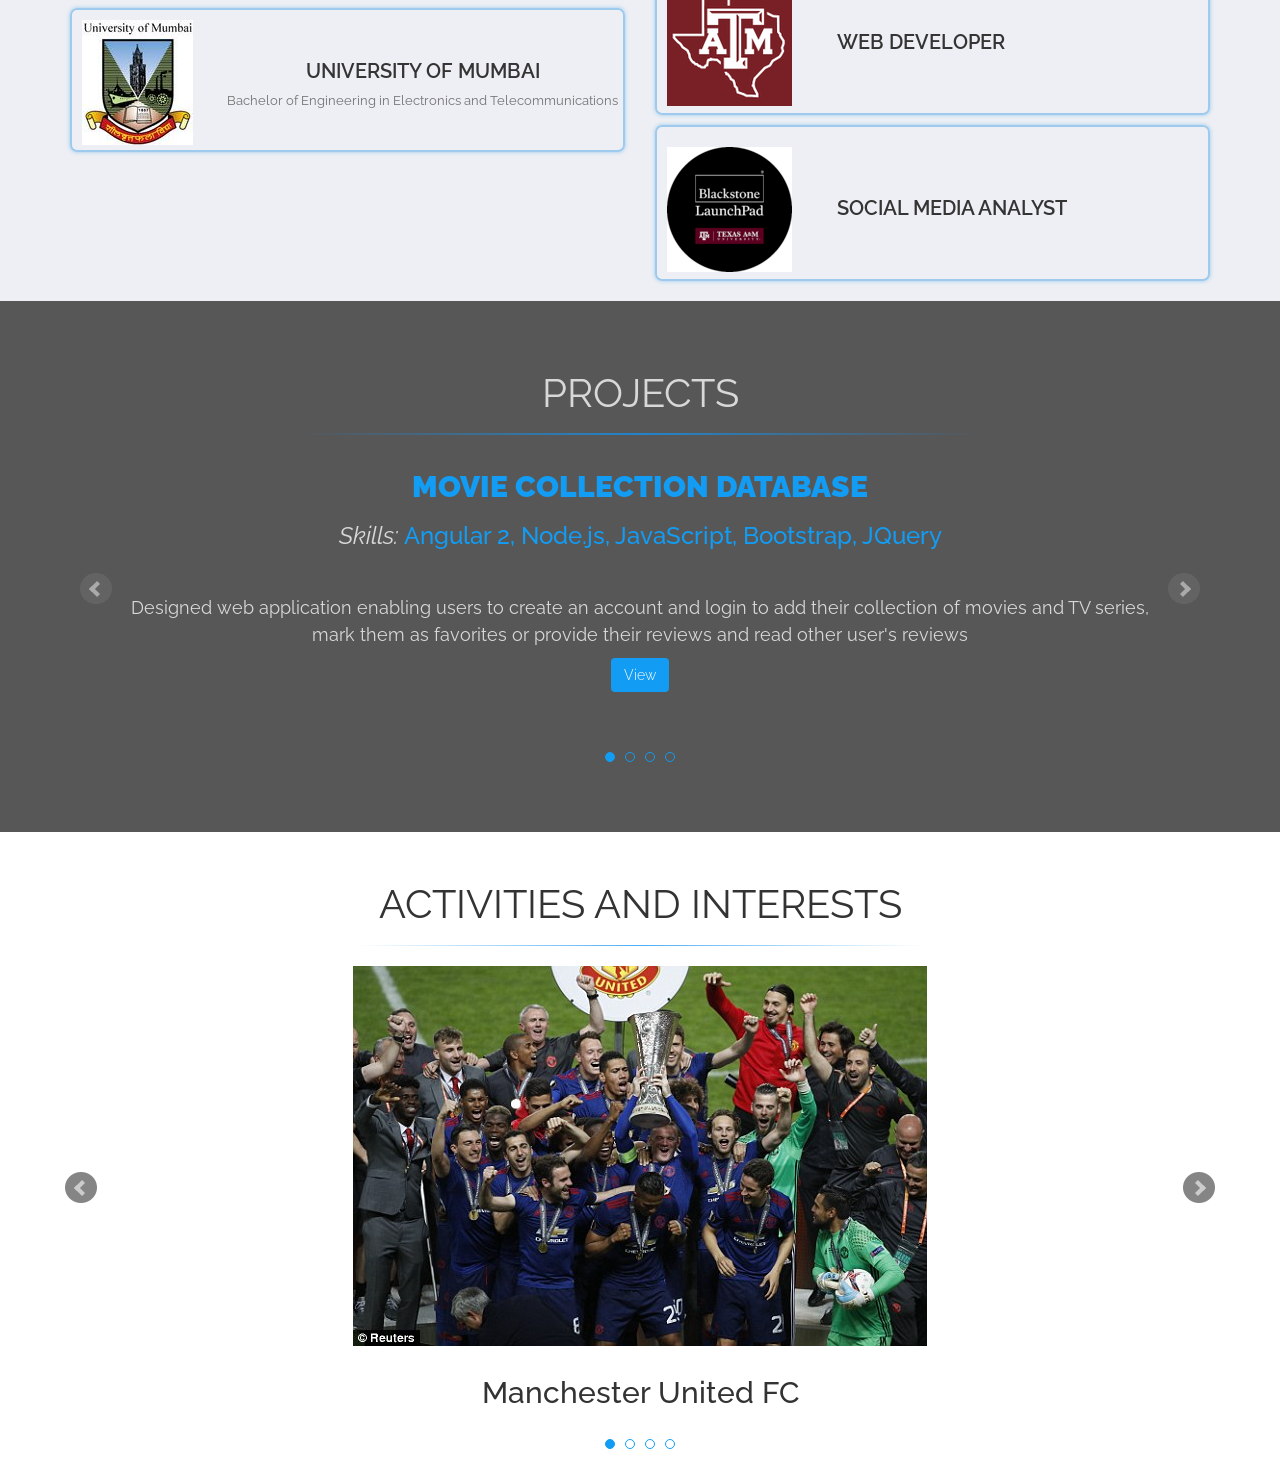
==== commit d7bc6137: "2.1" ====
--- a/index.html
+++ b/index.html
@@ -56,11 +56,11 @@
                         <div class = "col-md-12">
                             
                             <!-- Text -->
-                            <div class="text-center">
-                                <h1 class="typewriter">
+                            <div class="text-center padtop">
+                                <h1 class="typewriter typew">
                                     Hello, I am <b id="bTag">Abhishek Pillai</b>
                                 </h1>
-                                <h1 class="b">
+                                <h1 class="b typew">
                                         Welcome to my website
                                 </h1>
                             </div>   
--- a/css/style.css
+++ b/css/style.css
@@ -167,27 +167,23 @@
 	-moz-transition: all 1s;
 	border-radius: 10px;
 }
-
-.typewriter{
+.padtop{
+	padding-top: 12%;
+}
+.typew{
 	font-size: 60px;
 	font-weight: 300;
 	line-height: 75px;
 	text-align: center;
-	padding-top: 12%;
 	color: whitesmoke;
+}
+.typewriter{
 	overflow: hidden; /* Ensures the content is not revealed until the animation */	
 	white-space: nowrap; /* Keeps the content on a single line */
 	margin: 0 auto; /* Gives that scrolling effect as the typing happens */
 	animation: typing 2.2s steps(30, end);
 }
 .b{
-	font-size: 60px;
-	font-weight: 300;
-	line-height: 75px;
-	text-align: center;
-	padding-top: 0px;
-	padding-bottom: 10px;
-	color: whitesmoke;
 	overflow: hidden; 
 	white-space: nowrap; 
 	margin: 0 auto; 
@@ -266,6 +262,7 @@
 }
 .contact .contact-d{
 	position: absolute;
+	padding-bottom: 20px;
 }
 .contact h3{
 	font-size: 22px;
@@ -541,6 +538,7 @@
 .prg-skills{
 	padding-left: 10px;
 	padding-bottom: 20px;
+	padding-top: 25px;
 }
 .skill-names{
 	padding: 10px;
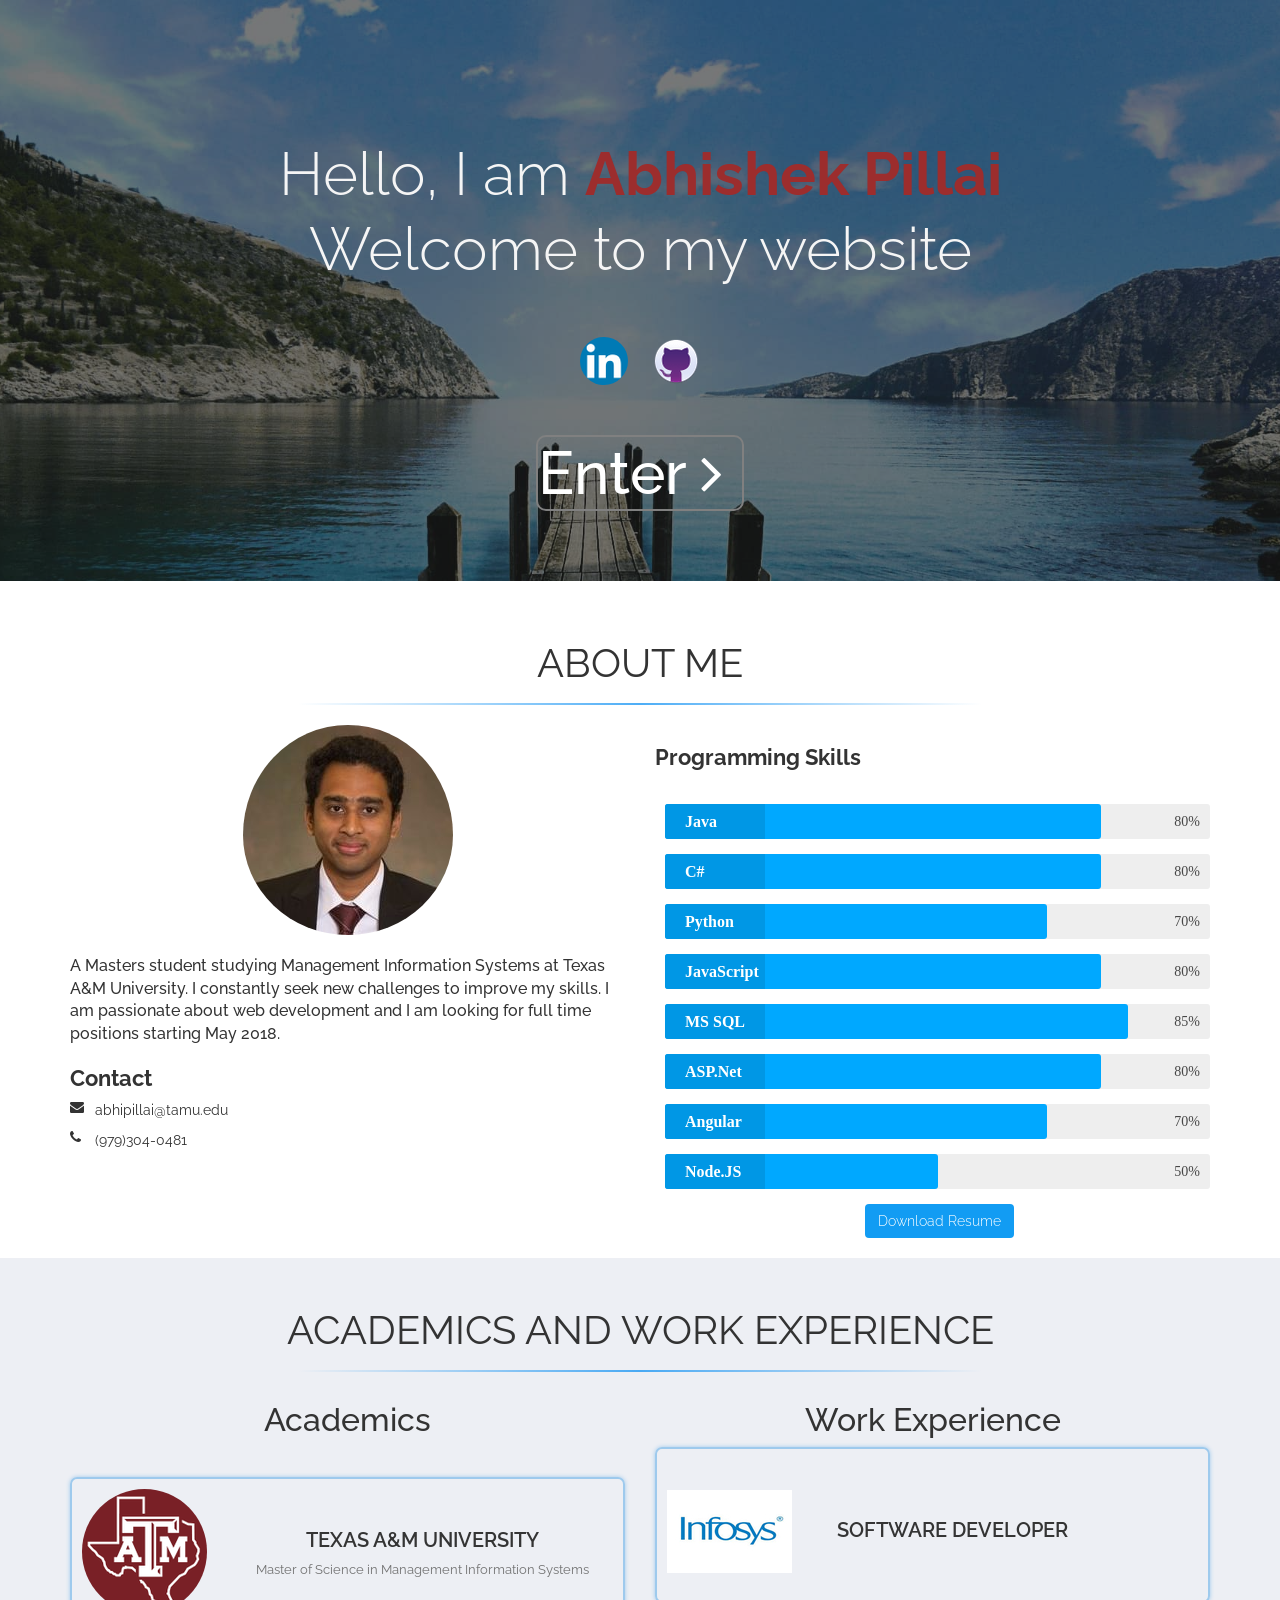
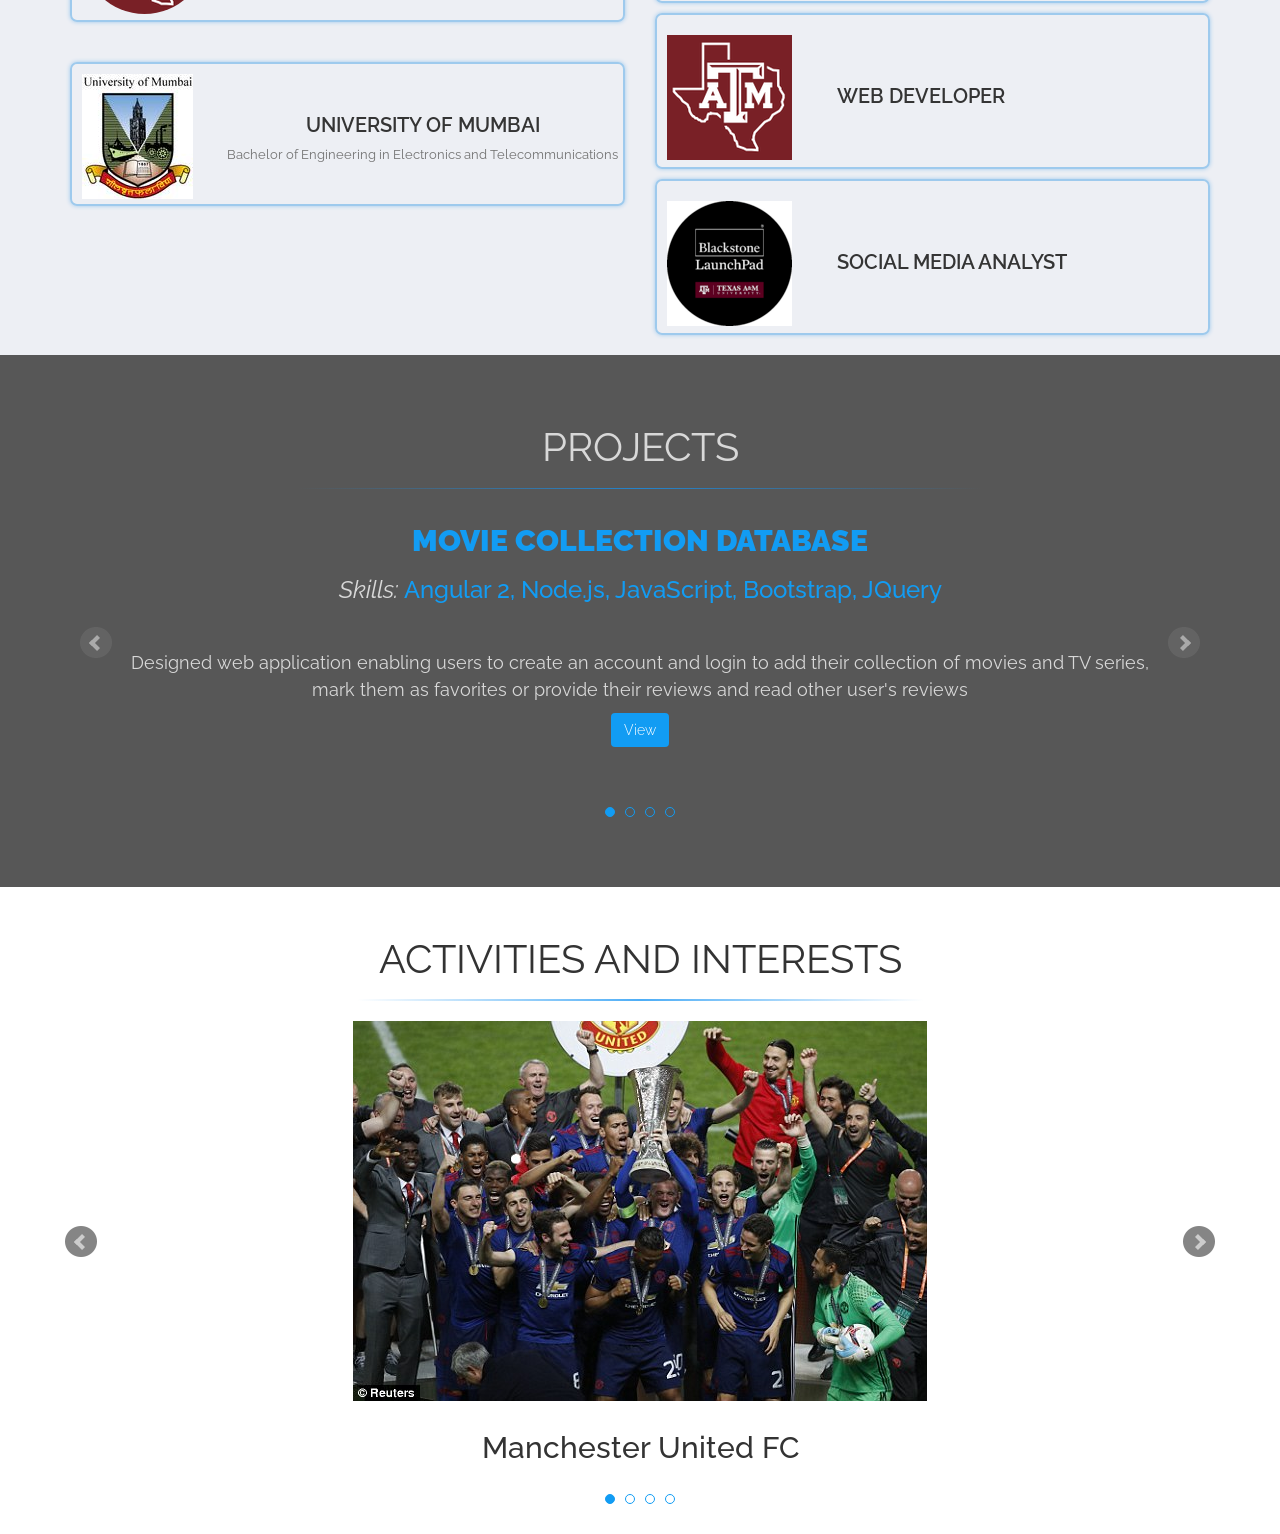
==== commit ea798308: "2.1" ====
--- a/index.html
+++ b/index.html
@@ -126,6 +126,9 @@
                         </div>
                     </div>
                     <div class="col-md-6 wow fadeInRight" data-wow-duration="1s" data-wow-delay="1s">
+                        <div class="prg">
+                            <h3>Programming Skills</h3>
+                        </div>
                         <div class="prg-skills">
                             <!-- Java -->                            
                             <div class="skillbar clearfix " data-percent="80%">
--- a/css/style.css
+++ b/css/style.css
@@ -255,10 +255,15 @@
 	-o-transition-property:width, background-color;
 	transition-property:width, background-color;
 }
-
+.padd{
+	padding-top: 40px;
+}
+.prg h3{
+	font-size: 22px;
+	font-weight: 700;
+}
 .contact{
 	position: relative;
-	padding-bottom: 30px;
 }
 .contact .contact-d{
 	position: absolute;
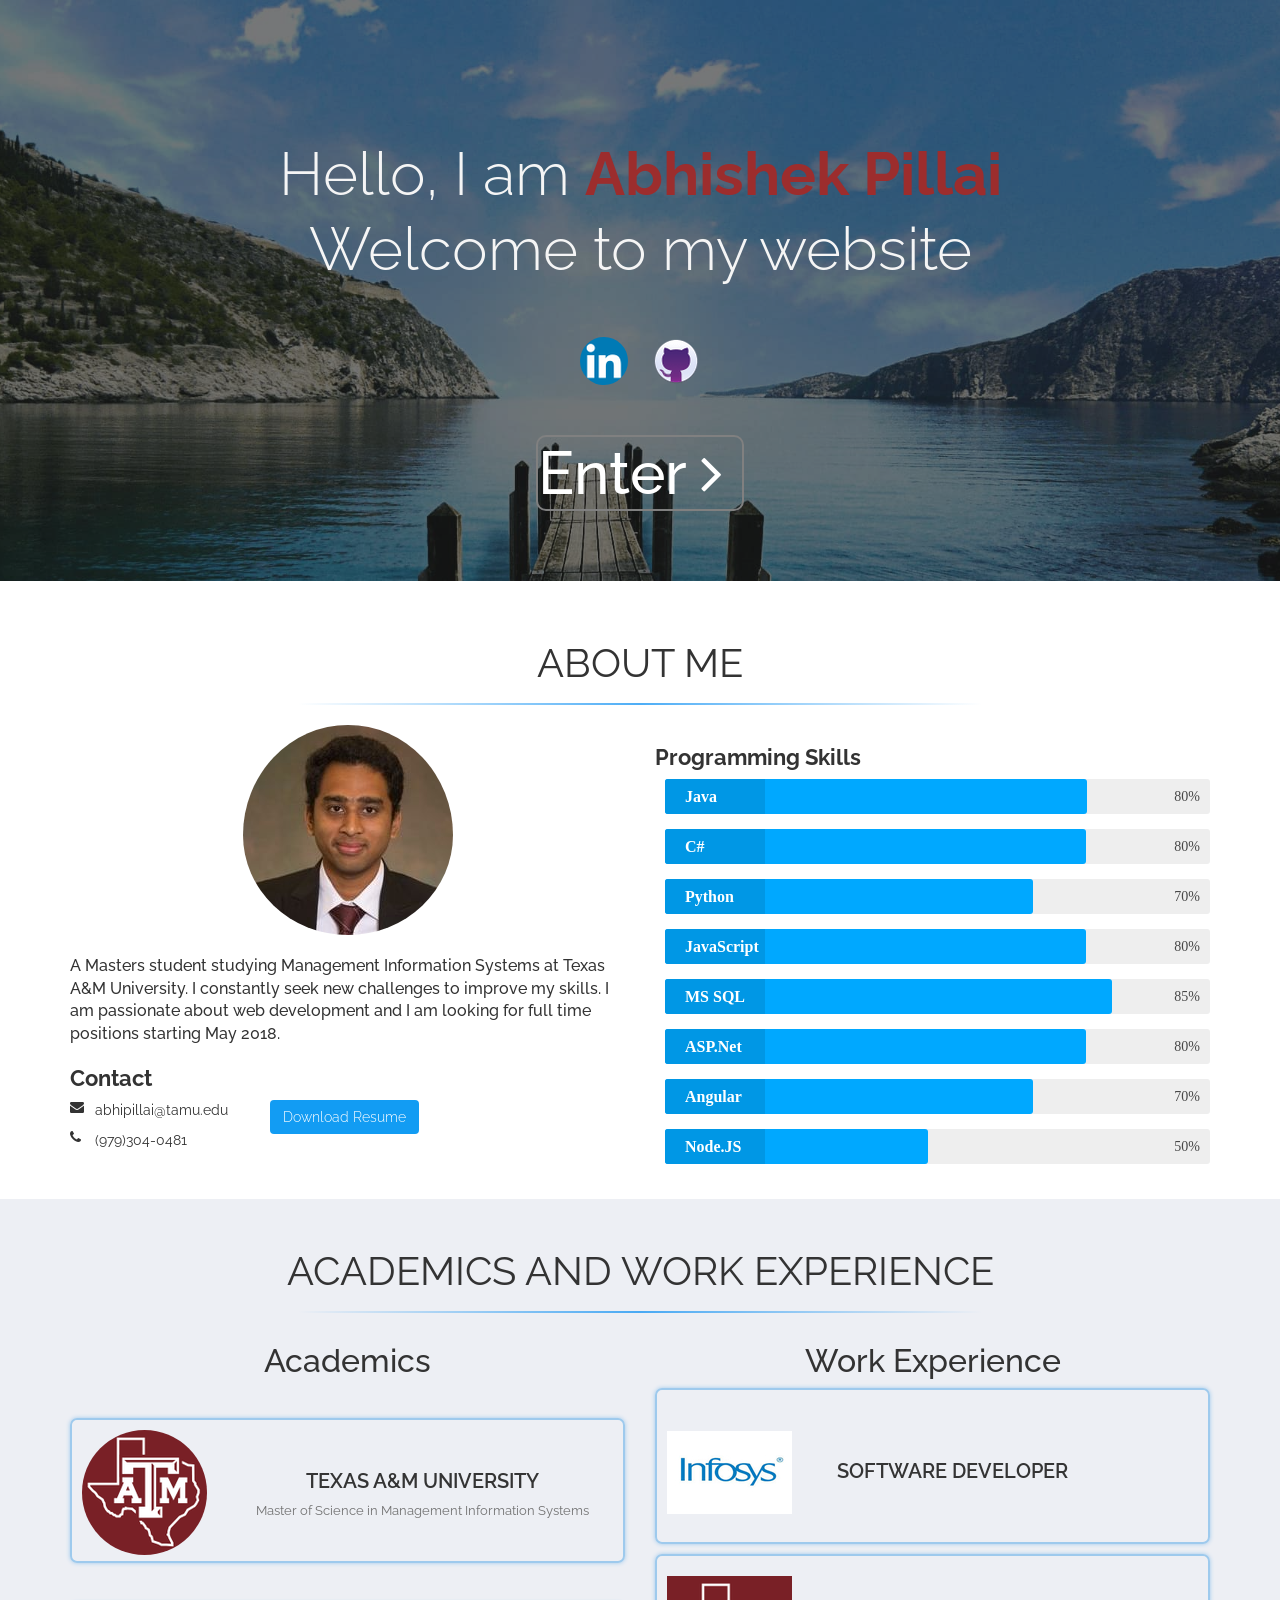
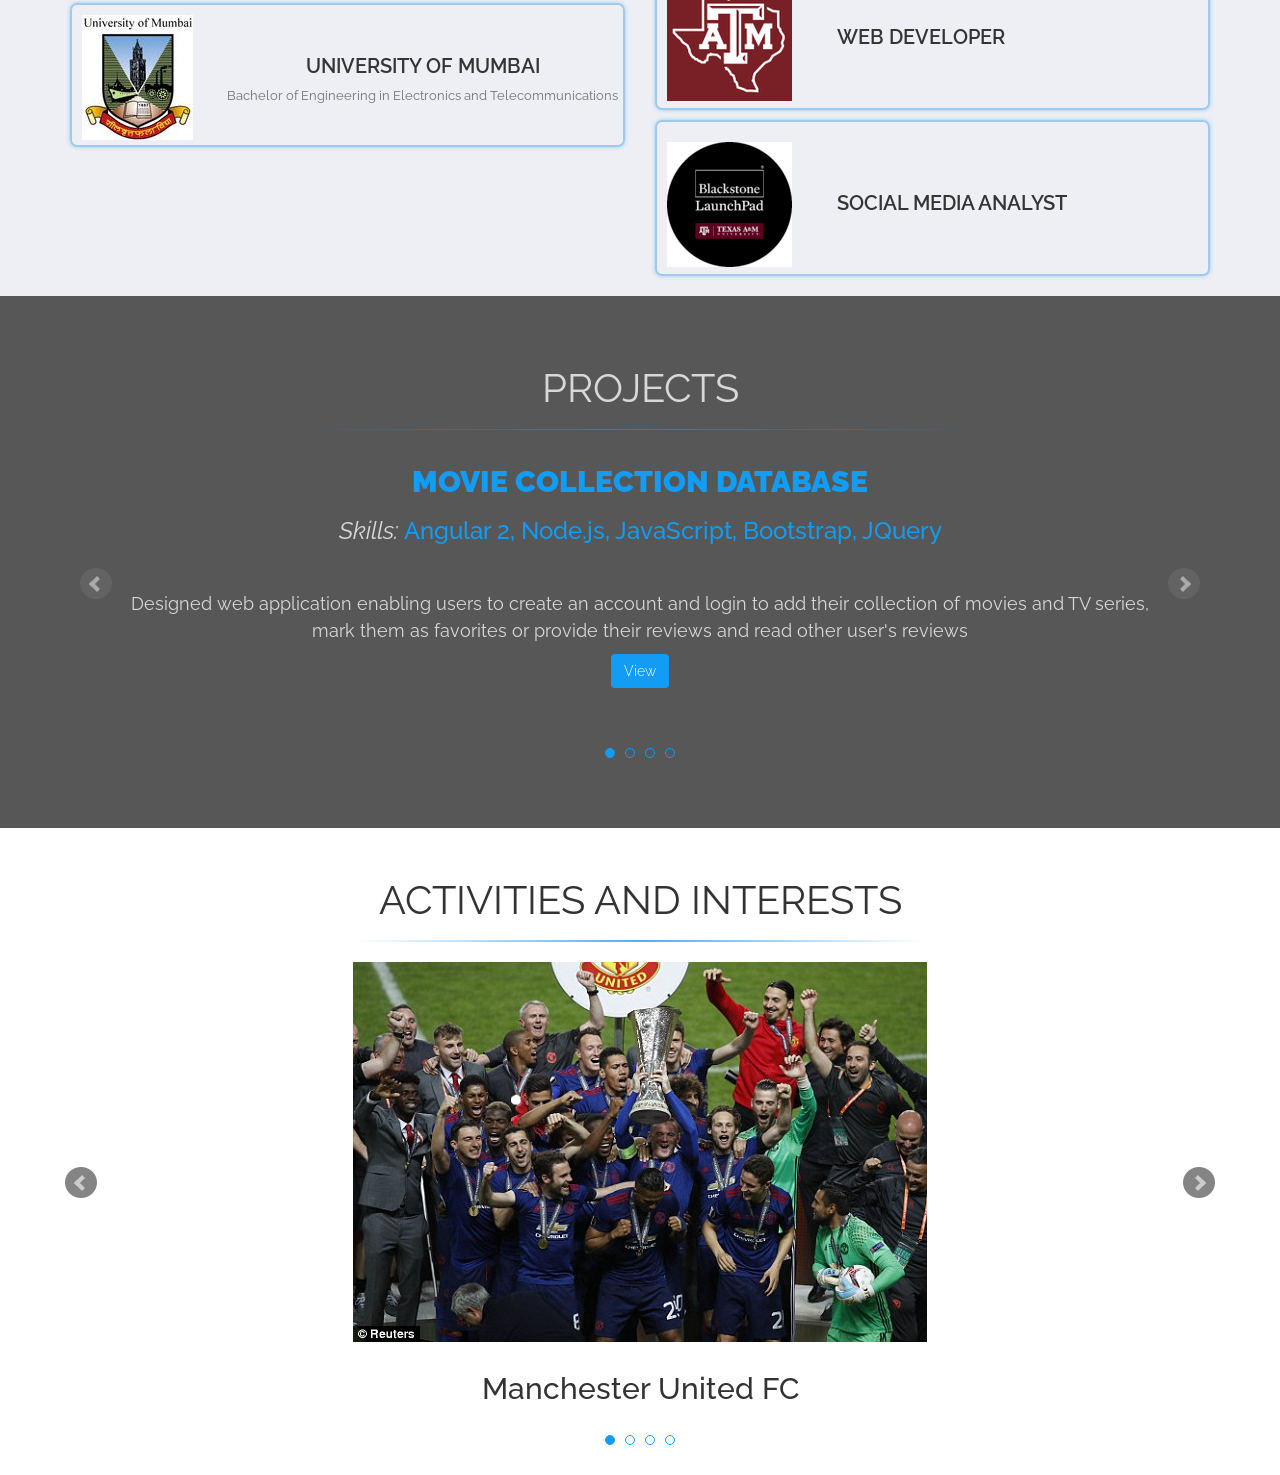
==== commit 1815f74f: "2.1" ====
--- a/index.html
+++ b/index.html
@@ -124,6 +124,9 @@
                                 </div>
                             </div>                            
                         </div>
+                        <a  href="src/Resume_Abhishek_Pillai.pdf" class="dwnld" download>
+                            <div class="btn btn-view btn-dwnld" target="_block">Download Resume</div>
+                        </a> 
                     </div>
                     <div class="col-md-6 wow fadeInRight" data-wow-duration="1s" data-wow-delay="1s">
                         <div class="prg">
@@ -178,9 +181,7 @@
                                 <div class="skillbar-bar" style="background: #00a8ff;"></div>
                                 <div class="skill-bar-percent">50%</div>
                             </div>
-                            <a  href="src/Resume_Abhishek_Pillai.pdf" class="dwnld" download>
-                                <div class="btn btn-view btn-dwnld" target="_block">Download Resume</div>
-                            </a> 
+                            
                         </div>                        
                     </div>
                 </div>  
--- a/css/style.css
+++ b/css/style.css
@@ -543,7 +543,6 @@
 .prg-skills{
 	padding-left: 10px;
 	padding-bottom: 20px;
-	padding-top: 25px;
 }
 .skill-names{
 	padding: 10px;
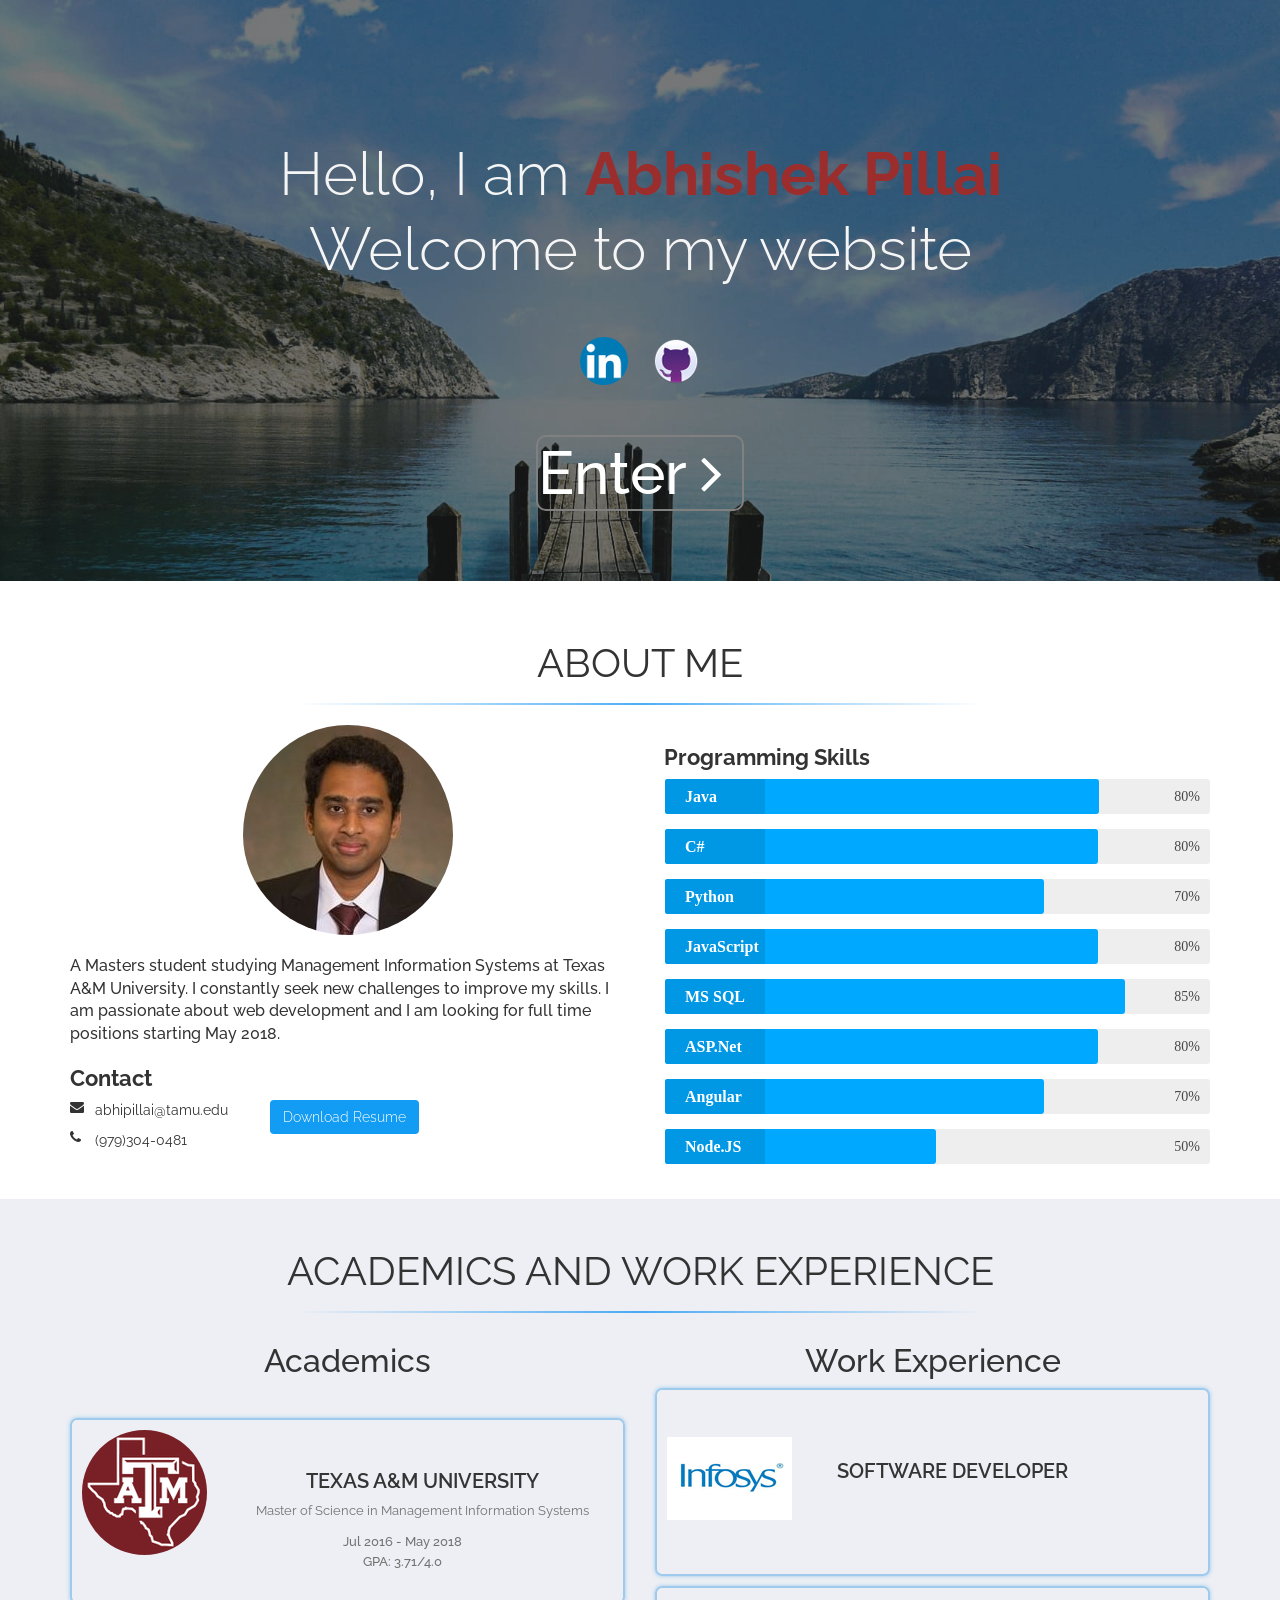
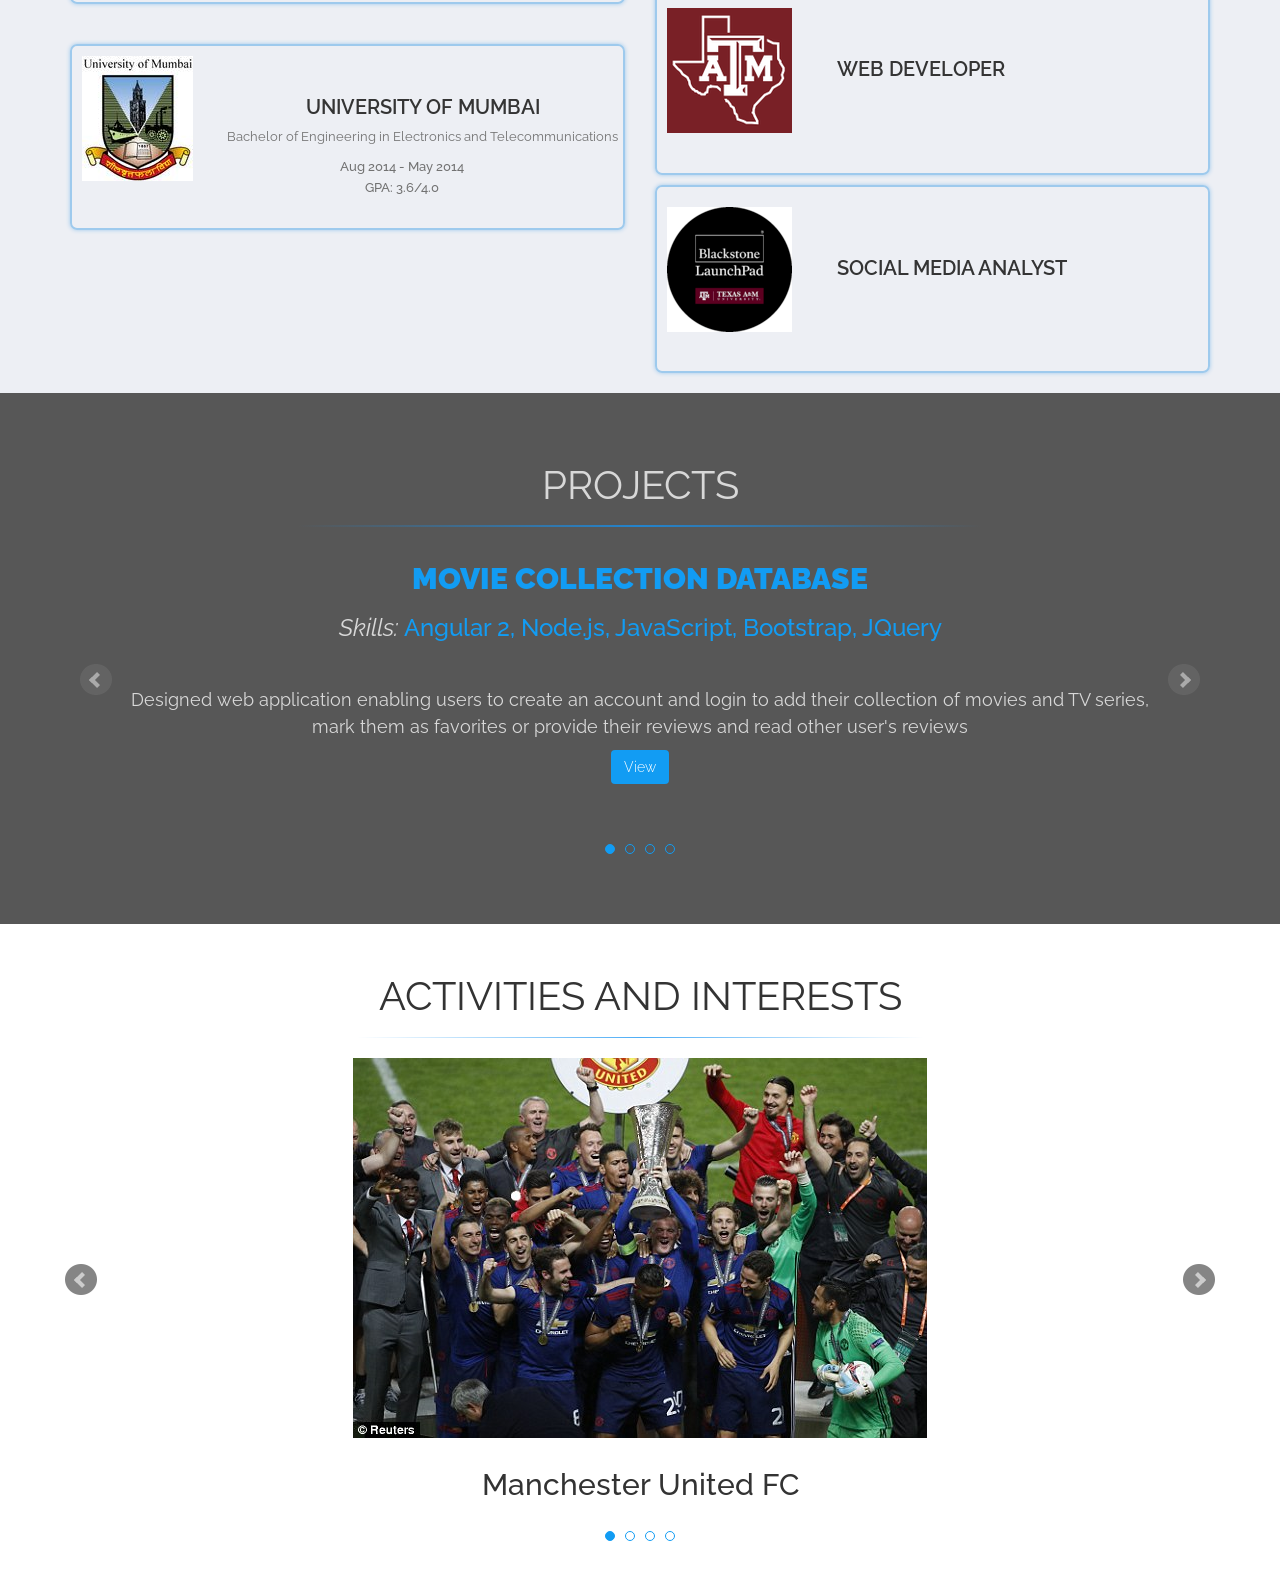
==== commit aed5252d: "2.3" ====
--- a/index.html
+++ b/index.html
@@ -241,7 +241,7 @@
                     <div class="col-md-6">                                  
                         <div class="desc-header wow fadeIn" data-wow-duration="1s" data-wow-delay="1.2s">
                             <h3>Work Experience</h3>
-                        </div-->
+                        </div>
                         <div class="job-descriptions">
                             <div class="job wow fadeInUp glowing-border" data-wow-duration="1s" data-wow-delay="1.2s">
                                 <div class="job-gen">
--- a/css/style.css
+++ b/css/style.css
@@ -260,6 +260,7 @@
 }
 .prg h3{
 	font-size: 22px;
+	padding-left: 9px;
 	font-weight: 700;
 }
 .contact{
@@ -379,21 +380,13 @@
 }
 .school .school-text .school-text-gen{
 	text-align: center;
-	opacity: 1;
-	transition: all 1s;
-	-o-transition: all 1s;
-	-moz-transition: all 1s;
-	-webkit-transition: all 1s;
-}
-.school .school-text:hover .school-text-gen{
-	opacity: 0;
+	transition: all 1s;
+	-o-transition: all 1s;
+	-moz-transition: all 1s;
+	-webkit-transition: all 1s;
 }
 .school .school-text .school-text-info{
-	position: absolute;
-	top: 40px;
-	padding-left: 80px;
-	padding-bottom: 40px;
-	opacity: 0;
+	padding-right: 10%;
 	transition: all 1s;
 	-o-transition: all 1s;
 	-moz-transition: all 1s;
@@ -402,10 +395,8 @@
 }
 .school-text-info bo{
 	font-weight: 500;
-	font-size: 24px;
-}
-.school .school-text:hover .school-text-info{
-	opacity: 1;
+	font-size: 13px;
+	color: #727272;
 }
 .job{
 	margin-top: 10px;
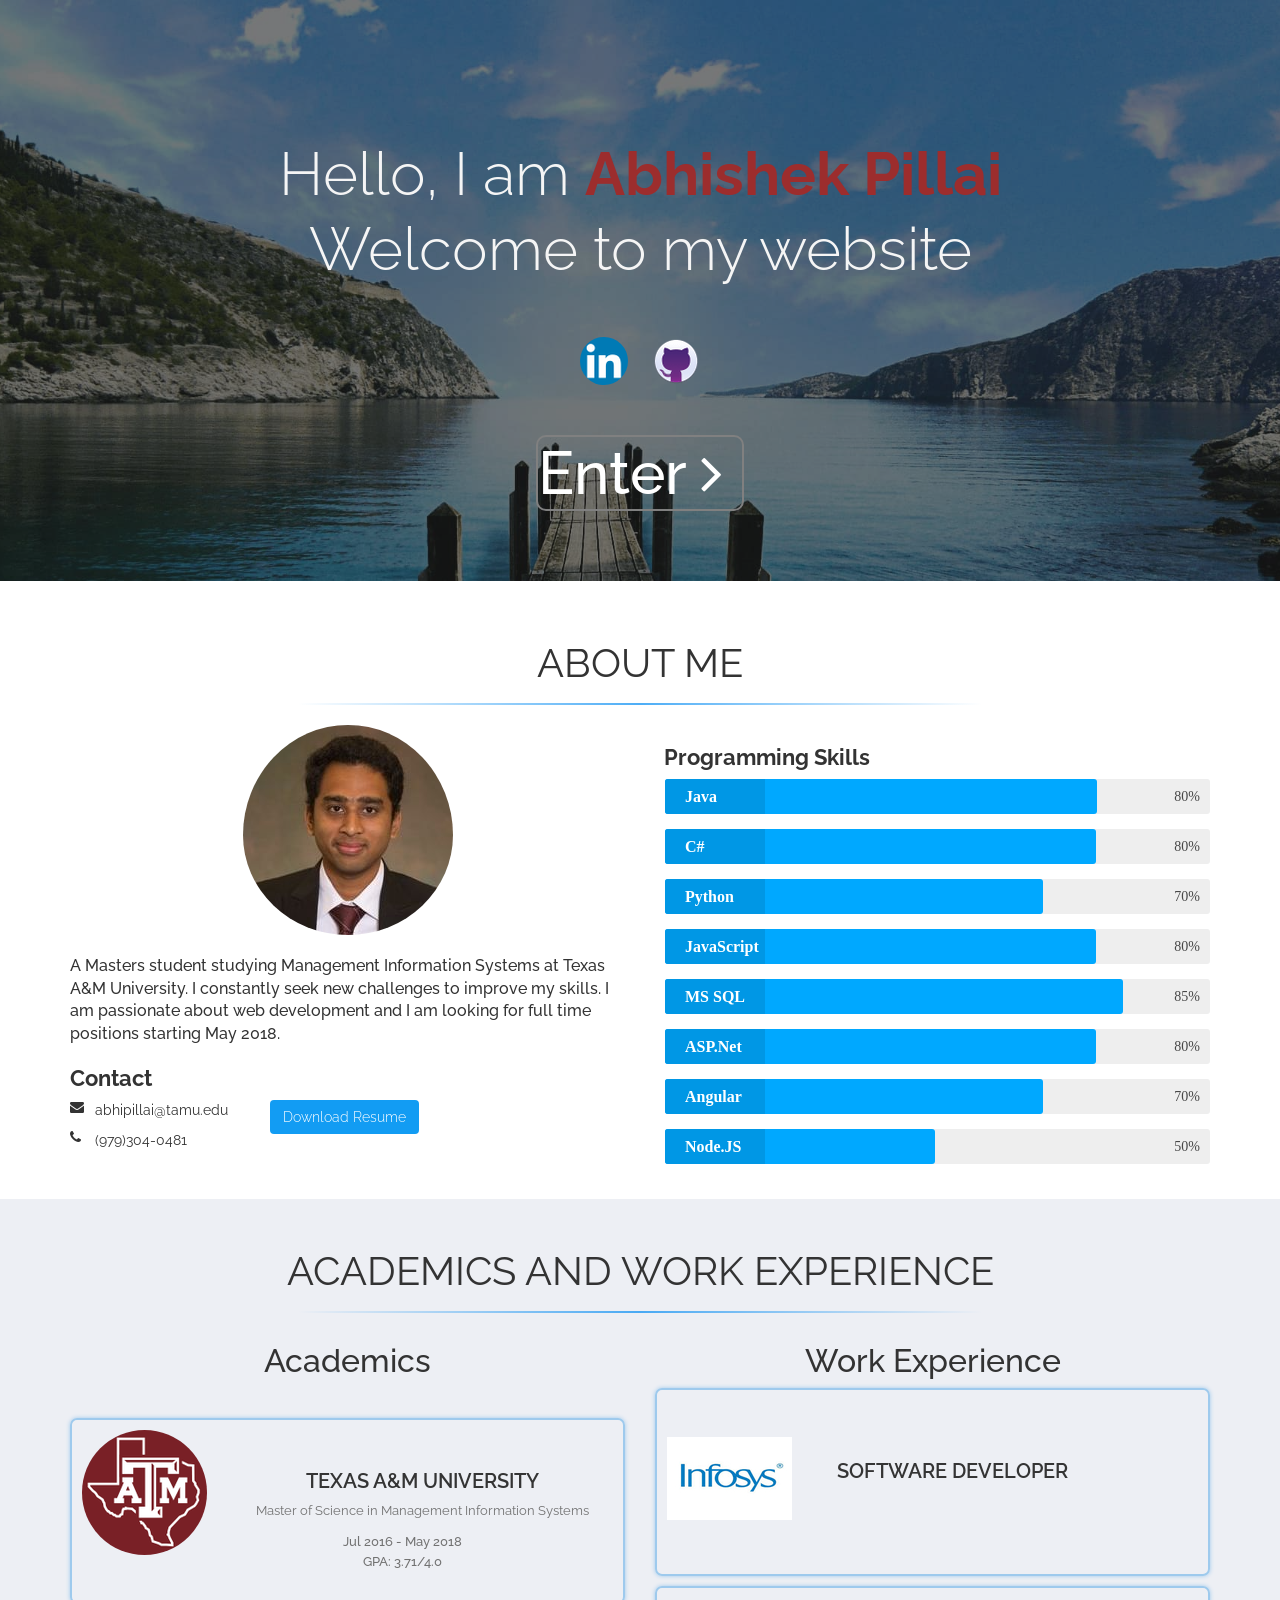
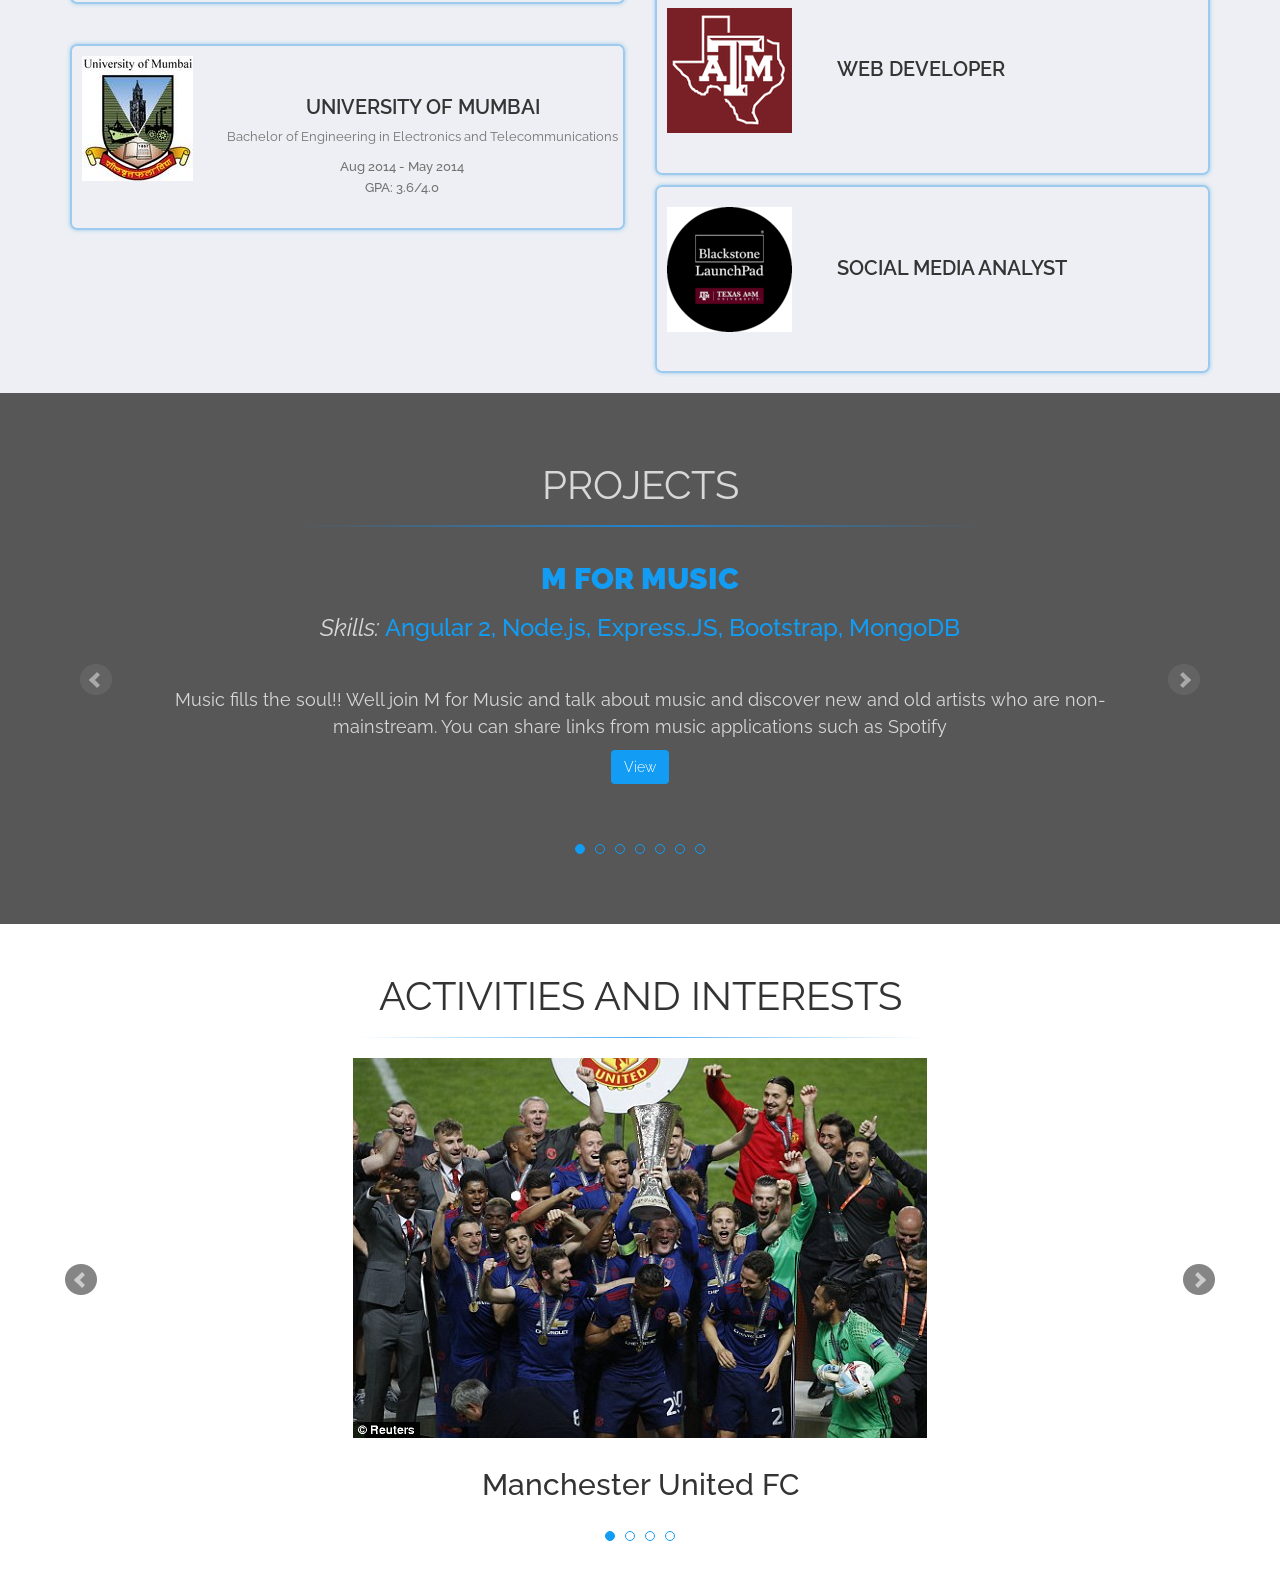
==== commit 8eefac31: "Adding projects" ====
--- a/index.html
+++ b/index.html
@@ -333,17 +333,55 @@
                                         <!--img src="images/movie-database.jpg" alt="movie-database" 
                                         class="center-block"-->
                                         <div class="project-caption">
+                                            <h2>M for Music</h2>
+                                            <h4><span>Skills: </span>Angular 2, Node.js, Express.JS, Bootstrap, MongoDB</h4>
+                                            <p>Music fills the soul!! Well join M for Music and talk about music and discover new 
+                                                and old artists who are non-mainstream. You can share links from music applications 
+                                                such as Spotify
+                                            </p>
+                                            <div class="btn btn-view"
+                                            onclick="window.open('https://social-media-blog.herokuapp.com/messages', '_blank')">View</div>
+                                        </div>
+                                    </div>
+                                    <div class="item active text-center">
+                                        <!--img src="images/movie-database.jpg" alt="movie-database" 
+                                        class="center-block"-->
+                                        <div class="project-caption">
+                                            <h2>GoCamping</h2>
+                                            <h4><span>Skills: </span>Node.js, Express.JS, Bootstrap, JQuery, MongoDB</h4>
+                                            <p>A website for outdoor adventurers and fun-loving enthusiasts to find camping sites
+                                                across the United States and join in on adventures
+                                            </p>
+                                            <div class="btn btn-view"
+                                            onclick="window.open('https://boiling-springs-54956.herokuapp.com', '_blank')">View</div>
+                                        </div>
+                                    </div>
+                                    <div class="item active text-center">
+                                        <!--img src="images/movie-database.jpg" alt="movie-database" 
+                                        class="center-block"-->
+                                        <div class="project-caption">
                                             <h2>Movie Collection Database</h2>
-                                            <h4><span>Skills: </span>Angular 2, Node.js, JavaScript, Bootstrap, JQuery</h4>
-                                            <p>Designed web application enabling users to create an account and
-                                                login to add their collection of movies and TV series,
-                                                    mark them as favorites or provide their reviews and read other user's
-                                                    reviews
+                                            <h4><span>Skills: </span>Angular 2, JavaScript, Bootstrap, JQuery</h4>
+                                            <p>Are you a movie buff? Join our website and post your reviews and add movies to your 
+                                                to-watch list!! Connect with people and learn more about different movies
                                             </p>
                                             <div class="btn btn-view"
                                             onclick="window.open('https://github.com/abhipillai/Movies-Collection-Database', '_blank')">View</div>
                                         </div>
                                     </div>
+                                    <div class="item text-center">
+                                            <!--img src="images/rec.jpg" alt="recession" 
+                                            class="center-block"-->
+                                            <div class="project-caption">
+                                                <h2>RentalsCo</h2>
+                                                <h4><span>Skills: </span>ASP>NET Web API, JavaScript, Bootstrap, Entity Framework</h4>
+                                                <p>Enjoy movies? Then look no further than RentalsCo. Providers of high quality 
+                                                    movies and TV series at a fair price. Membership Perks include online rentals 
+                                                    and streaming options
+                                                </p>
+                                                <div class="btn btn-view" onclick="window.open('https://github.com/abhipillai/Data-analysis', '_blank')">View</div>
+                                            </div>
+                                        </div>
                                     <div class="item text-center">
                                         <!--img src="images/pepsico.jpg" alt="PepsiCo" 
                                         class="center-block"-->
